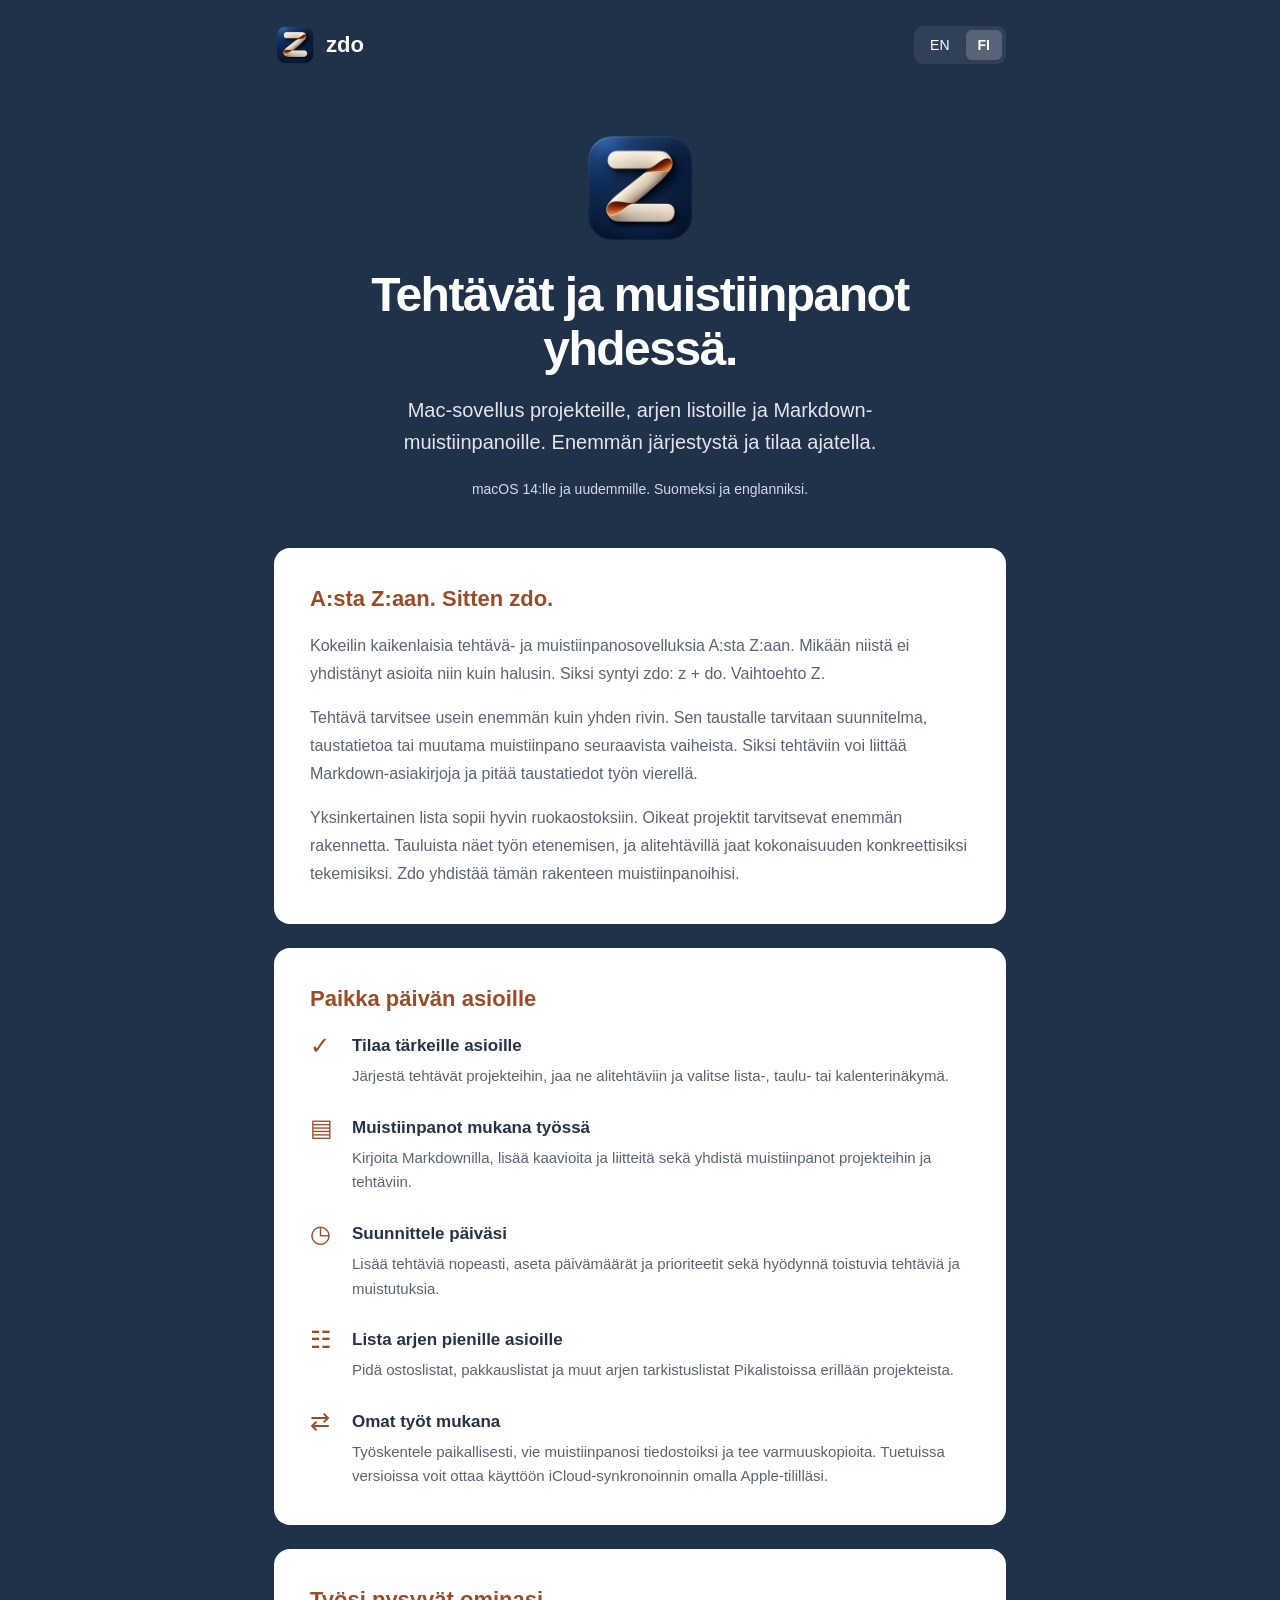
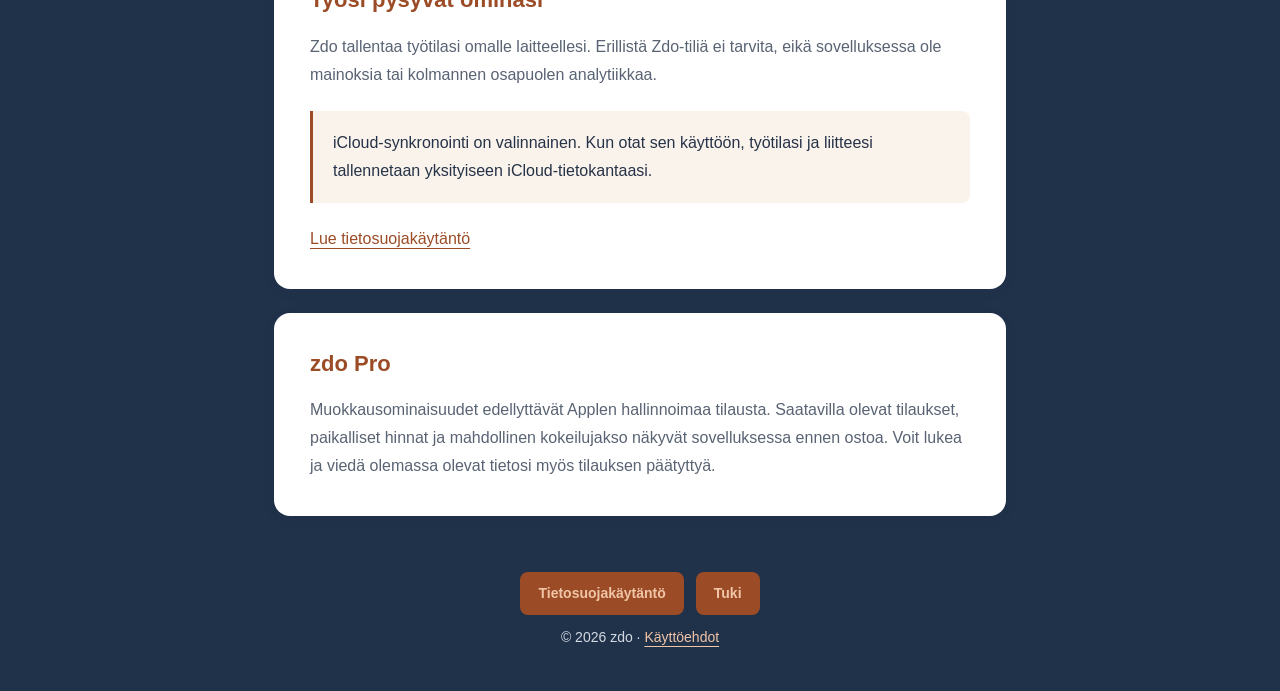
==== index-fi.html @ 74672fc1 "Create bilingual zdo app website, privacy policy, and support pages" ====
<!doctype html>
<html lang="fi">
<head>
<meta charset="utf-8">
<meta name="viewport" content="width=device-width, initial-scale=1">
<title>zdo — Tehtävät ja muistiinpanot yhdessä.</title>
<meta name="description" content="Mac-sovellus projekteille, arjen listoille ja Markdown-muistiinpanoille. Enemmän järjestystä ja tilaa ajatella.">
<meta name="theme-color" content="#20314a">
<link rel="canonical" href="https://sanluh.github.io/zdo-website/index-fi.html">
<link rel="alternate" hreflang="en" href="https://sanluh.github.io/zdo-website/index.html">
<link rel="alternate" hreflang="fi" href="https://sanluh.github.io/zdo-website/index-fi.html">
<link rel="alternate" hreflang="x-default" href="https://sanluh.github.io/zdo-website/index.html">
<meta property="og:title" content="zdo — Tehtävät ja muistiinpanot yhdessä.">
<meta property="og:description" content="Mac-sovellus projekteille, arjen listoille ja Markdown-muistiinpanoille. Enemmän järjestystä ja tilaa ajatella.">
<meta property="og:type" content="website">
<meta property="og:url" content="https://sanluh.github.io/zdo-website/index-fi.html">
<meta property="og:image" content="https://sanluh.github.io/zdo-website/assets/app-icon.png">
<link rel="icon" type="image/png" href="assets/app-icon.png">
<link rel="stylesheet" href="styles.css">
</head>
<body class="home">
<a class="skip" href="#main">Siirry sisältöön</a>
<div class="container">
<header class="toolbar"><a class="brand" href="index-fi.html"><img src="assets/app-icon.png" alt="" width="42" height="42">zdo</a><nav class="languages" aria-label="Kieli"><a href="index.html" lang="en" hreflang="en" aria-label="English">EN</a><a href="index-fi.html" lang="fi" hreflang="fi" aria-label="Suomi" aria-current="page">FI</a></nav></header>
<main id="main"><section class="hero"><img src="assets/app-icon.png" alt="" width="120" height="120"><h1>Tehtävät ja muistiinpanot yhdessä.</h1><p>Mac-sovellus projekteille, arjen listoille ja Markdown-muistiinpanoille. Enemmän järjestystä ja tilaa ajatella.</p><p class="platform">macOS 14:lle ja uudemmille. Suomeksi ja englanniksi.</p></section><section class="card story"><h2>A:sta Z:aan. Sitten zdo.</h2><p>Kokeilin kaikenlaisia tehtävä- ja muistiinpanosovelluksia A:sta Z:aan. Mikään niistä ei yhdistänyt asioita niin kuin halusin. Siksi syntyi zdo: z + do. Vaihtoehto Z.</p><p>Tehtävä tarvitsee usein enemmän kuin yhden rivin. Sen taustalle tarvitaan suunnitelma, taustatietoa tai muutama muistiinpano seuraavista vaiheista. Siksi tehtäviin voi liittää Markdown-asiakirjoja ja pitää taustatiedot työn vierellä.</p><p>Yksinkertainen lista sopii hyvin ruokaostoksiin. Oikeat projektit tarvitsevat enemmän rakennetta. Tauluista näet työn etenemisen, ja alitehtävillä jaat kokonaisuuden konkreettisiksi tekemisiksi. Zdo yhdistää tämän rakenteen muistiinpanoihisi.</p></section><section class="card"><h2>Paikka päivän asioille</h2><div class="features"><div class="feature"><span aria-hidden="true">✓</span><div><h3>Tilaa tärkeille asioille</h3><p>Järjestä tehtävät projekteihin, jaa ne alitehtäviin ja valitse lista-, taulu- tai kalenterinäkymä.</p></div></div><div class="feature"><span aria-hidden="true">▤</span><div><h3>Muistiinpanot mukana työssä</h3><p>Kirjoita Markdownilla, lisää kaavioita ja liitteitä sekä yhdistä muistiinpanot projekteihin ja tehtäviin.</p></div></div><div class="feature"><span aria-hidden="true">◷</span><div><h3>Suunnittele päiväsi</h3><p>Lisää tehtäviä nopeasti, aseta päivämäärät ja prioriteetit sekä hyödynnä toistuvia tehtäviä ja muistutuksia.</p></div></div><div class="feature"><span aria-hidden="true">☷</span><div><h3>Lista arjen pienille asioille</h3><p>Pidä ostoslistat, pakkauslistat ja muut arjen tarkistuslistat Pikalistoissa erillään projekteista.</p></div></div><div class="feature"><span aria-hidden="true">⇄</span><div><h3>Omat työt mukana</h3><p>Työskentele paikallisesti, vie muistiinpanosi tiedostoiksi ja tee varmuuskopioita. Tuetuissa versioissa voit ottaa käyttöön iCloud-synkronoinnin omalla Apple-tililläsi.</p></div></div></div></section><section class="card"><h2>Työsi pysyvät ominasi</h2><p>Zdo tallentaa työtilasi omalle laitteellesi. Erillistä Zdo-tiliä ei tarvita, eikä sovelluksessa ole mainoksia tai kolmannen osapuolen analytiikkaa.</p><div class="highlight"><p>iCloud-synkronointi on valinnainen. Kun otat sen käyttöön, työtilasi ja liitteesi tallennetaan yksityiseen iCloud-tietokantaasi.</p></div><a href="privacy-fi.html">Lue tietosuojakäytäntö</a></section><section class="card"><h2>zdo Pro</h2><p>Muokkausominaisuudet edellyttävät Applen hallinnoimaa tilausta. Saatavilla olevat tilaukset, paikalliset hinnat ja mahdollinen kokeilujakso näkyvät sovelluksessa ennen ostoa. Voit lukea ja viedä olemassa olevat tietosi myös tilauksen päätyttyä.</p></section></main>
<footer><nav class="links" aria-label="Sivuston navigointi"><a href="privacy-fi.html">Tietosuojakäytäntö</a><a href="support-fi.html">Tuki</a></nav><p>© 2026 zdo · <a href="https://www.apple.com/legal/internet-services/itunes/dev/stdeula/">Käyttöehdot</a></p></footer>
</div>
</body>
</html>
---- styles.css ----
:root{--navy:#20314a;--copper:#9b4c26;--paper:#f4f5f7;--white:#fff;--ink:#263247;--muted:#596373}*{box-sizing:border-box}body{margin:0;font-family:-apple-system,BlinkMacSystemFont,"Segoe UI",sans-serif;font-size:16px;line-height:1.75;color:var(--ink);background:var(--paper)}body.home{background:var(--navy)}a{color:var(--copper);text-underline-offset:4px}a:hover{text-decoration-thickness:2px}a:focus-visible{outline:3px solid #bb734b;outline-offset:5px;border-radius:3px}.container{max-width:780px;margin:auto;padding:24px 24px 0}.toolbar{display:flex;justify-content:space-between;align-items:center;gap:20px}.brand{display:inline-flex;gap:10px;align-items:center;font-size:22px;font-weight:700;text-decoration:none;color:var(--navy)}.brand img{width:42px;height:42px}.languages{display:flex;gap:4px;align-items:center;background:var(--navy);padding:4px;border-radius:9px}.languages a{padding:3px 12px;border-radius:6px;color:white;text-decoration:none;font-size:14px}.languages a[aria-current]{background:#ffffff30;font-weight:700}.home .brand{color:white}.home .languages{background:#ffffff12}.hero{text-align:center;padding:62px 12px 48px;color:white}.hero img{width:120px;height:120px;display:block;margin:0 auto 20px}.hero h1{font-size:48px;letter-spacing:-1.5px;line-height:1.12;margin:0 0 18px}.hero p{max-width:520px;margin:0 auto;font-size:20px;line-height:1.6;color:#e4e6ec}.hero .platform{font-size:14px;margin-top:20px;color:#d4dae3}.card{background:var(--white);border-radius:16px;padding:36px;margin-bottom:24px;box-shadow:0 3px 16px #10223b0a}.card h2{color:var(--copper);font-size:22px;line-height:1.35;margin:0 0 18px}.card p{margin:0 0 16px;color:var(--muted)}.card p:last-child{margin-bottom:0}.features{display:grid;gap:24px}.feature{display:grid;grid-template-columns:28px 1fr;gap:14px}.feature>span{color:var(--copper);font-size:24px;line-height:1.25}.feature h3{font-size:17px;margin:0 0 3px}.feature p{font-size:15px;line-height:1.65}.highlight{background:#faf3ec;border-left:3px solid var(--copper);padding:18px 20px;border-radius:0 8px 8px 0;margin:22px 0}.highlight p{color:var(--ink)}.links{display:flex;flex-wrap:wrap;justify-content:center;gap:12px}.links a{background:var(--copper);color:white;padding:9px 18px;border-radius:8px;text-decoration:none;font-weight:600}.links a:hover{background:#803c1c}footer{text-align:center;padding:32px 0;color:var(--muted);font-size:14px}footer p{margin:10px 0}.home footer{color:#d4dae3}.home footer a{color:#f1c5a7}.document{max-width:720px}.document .toolbar{margin-bottom:36px}.document h1{font-size:32px;line-height:1.25;margin:0 0 10px;letter-spacing:-.7px}.document .date{font-size:14px;color:var(--muted);margin-bottom:26px}.document h2{font-size:20px;margin-top:30px;margin-bottom:10px}.document ul{color:var(--muted);padding-left:22px}.document li{margin-bottom:7px}.document .card{padding:40px}.email{overflow-wrap:anywhere}.skip{position:absolute;left:16px;top:-100px;padding:10px;background:white;z-index:2}.skip:focus{top:10px}@media(max-width:540px){.container{padding:20px 16px 0}.hero{padding:44px 0 32px}.hero h1{font-size:38px}.hero p{font-size:18px}.card,.document .card{padding:24px}.document .toolbar{margin-bottom:26px}.document h1{font-size:28px}.links{gap:10px}.links a{padding:8px 14px}}
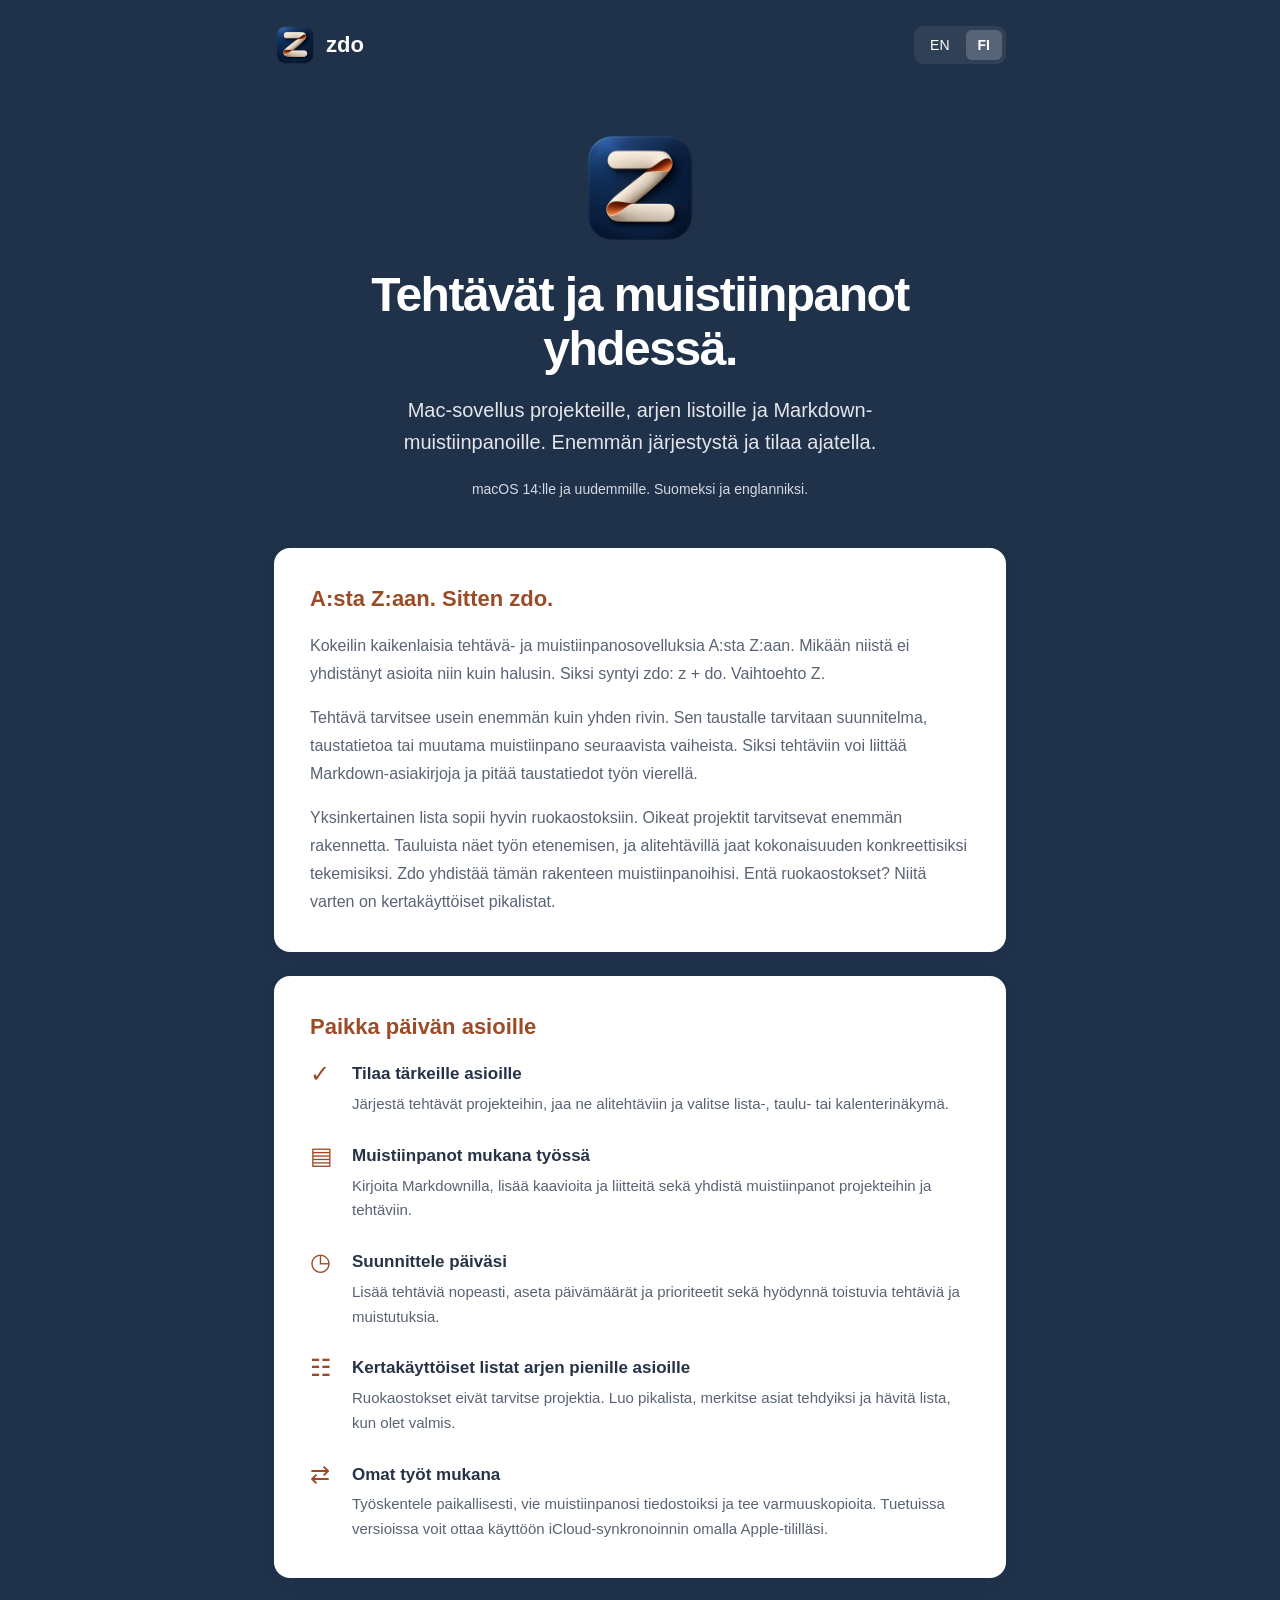
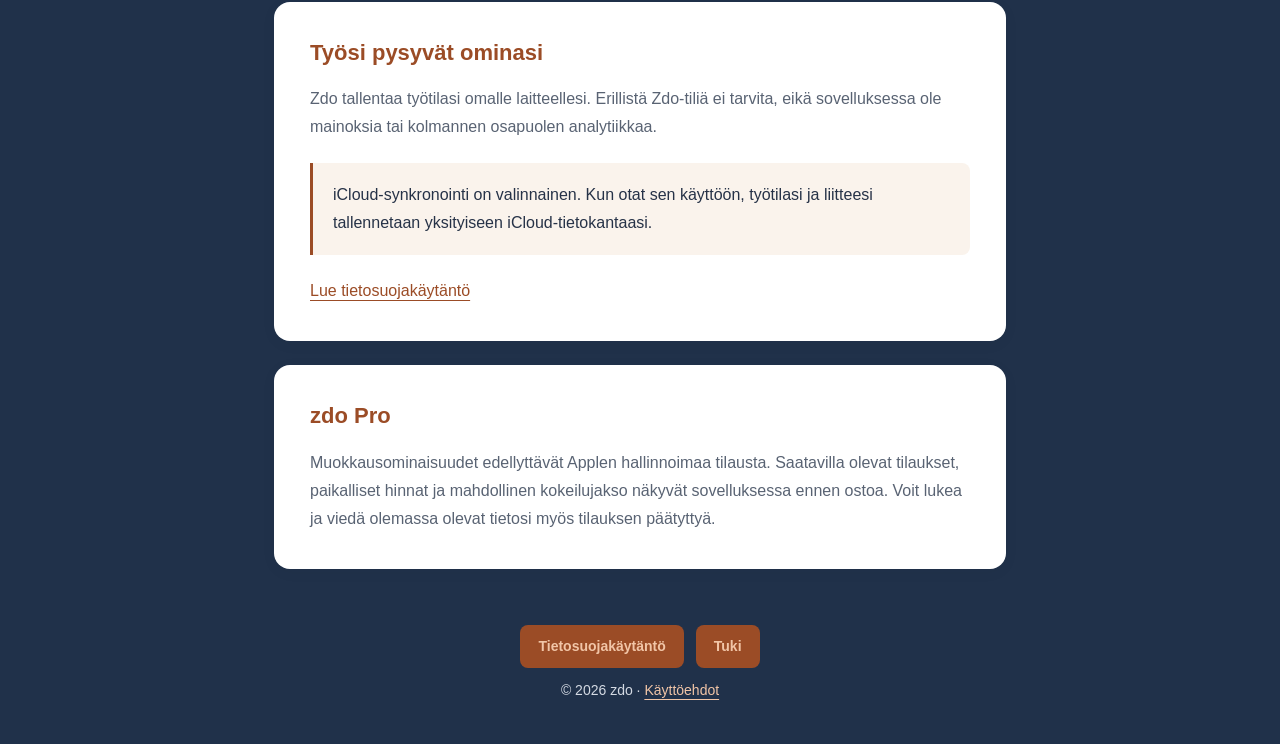
==== commit e9ad3f6c: "Explain disposable grocery lists alongside project structure" ====
--- a/index-fi.html
+++ b/index-fi.html
@@ -22,7 +22,7 @@
 <a class="skip" href="#main">Siirry sisältöön</a>
 <div class="container">
 <header class="toolbar"><a class="brand" href="index-fi.html"><img src="assets/app-icon.png" alt="" width="42" height="42">zdo</a><nav class="languages" aria-label="Kieli"><a href="index.html" lang="en" hreflang="en" aria-label="English">EN</a><a href="index-fi.html" lang="fi" hreflang="fi" aria-label="Suomi" aria-current="page">FI</a></nav></header>
-<main id="main"><section class="hero"><img src="assets/app-icon.png" alt="" width="120" height="120"><h1>Tehtävät ja muistiinpanot yhdessä.</h1><p>Mac-sovellus projekteille, arjen listoille ja Markdown-muistiinpanoille. Enemmän järjestystä ja tilaa ajatella.</p><p class="platform">macOS 14:lle ja uudemmille. Suomeksi ja englanniksi.</p></section><section class="card story"><h2>A:sta Z:aan. Sitten zdo.</h2><p>Kokeilin kaikenlaisia tehtävä- ja muistiinpanosovelluksia A:sta Z:aan. Mikään niistä ei yhdistänyt asioita niin kuin halusin. Siksi syntyi zdo: z + do. Vaihtoehto Z.</p><p>Tehtävä tarvitsee usein enemmän kuin yhden rivin. Sen taustalle tarvitaan suunnitelma, taustatietoa tai muutama muistiinpano seuraavista vaiheista. Siksi tehtäviin voi liittää Markdown-asiakirjoja ja pitää taustatiedot työn vierellä.</p><p>Yksinkertainen lista sopii hyvin ruokaostoksiin. Oikeat projektit tarvitsevat enemmän rakennetta. Tauluista näet työn etenemisen, ja alitehtävillä jaat kokonaisuuden konkreettisiksi tekemisiksi. Zdo yhdistää tämän rakenteen muistiinpanoihisi.</p></section><section class="card"><h2>Paikka päivän asioille</h2><div class="features"><div class="feature"><span aria-hidden="true">✓</span><div><h3>Tilaa tärkeille asioille</h3><p>Järjestä tehtävät projekteihin, jaa ne alitehtäviin ja valitse lista-, taulu- tai kalenterinäkymä.</p></div></div><div class="feature"><span aria-hidden="true">▤</span><div><h3>Muistiinpanot mukana työssä</h3><p>Kirjoita Markdownilla, lisää kaavioita ja liitteitä sekä yhdistä muistiinpanot projekteihin ja tehtäviin.</p></div></div><div class="feature"><span aria-hidden="true">◷</span><div><h3>Suunnittele päiväsi</h3><p>Lisää tehtäviä nopeasti, aseta päivämäärät ja prioriteetit sekä hyödynnä toistuvia tehtäviä ja muistutuksia.</p></div></div><div class="feature"><span aria-hidden="true">☷</span><div><h3>Lista arjen pienille asioille</h3><p>Pidä ostoslistat, pakkauslistat ja muut arjen tarkistuslistat Pikalistoissa erillään projekteista.</p></div></div><div class="feature"><span aria-hidden="true">⇄</span><div><h3>Omat työt mukana</h3><p>Työskentele paikallisesti, vie muistiinpanosi tiedostoiksi ja tee varmuuskopioita. Tuetuissa versioissa voit ottaa käyttöön iCloud-synkronoinnin omalla Apple-tililläsi.</p></div></div></div></section><section class="card"><h2>Työsi pysyvät ominasi</h2><p>Zdo tallentaa työtilasi omalle laitteellesi. Erillistä Zdo-tiliä ei tarvita, eikä sovelluksessa ole mainoksia tai kolmannen osapuolen analytiikkaa.</p><div class="highlight"><p>iCloud-synkronointi on valinnainen. Kun otat sen käyttöön, työtilasi ja liitteesi tallennetaan yksityiseen iCloud-tietokantaasi.</p></div><a href="privacy-fi.html">Lue tietosuojakäytäntö</a></section><section class="card"><h2>zdo Pro</h2><p>Muokkausominaisuudet edellyttävät Applen hallinnoimaa tilausta. Saatavilla olevat tilaukset, paikalliset hinnat ja mahdollinen kokeilujakso näkyvät sovelluksessa ennen ostoa. Voit lukea ja viedä olemassa olevat tietosi myös tilauksen päätyttyä.</p></section></main>
+<main id="main"><section class="hero"><img src="assets/app-icon.png" alt="" width="120" height="120"><h1>Tehtävät ja muistiinpanot yhdessä.</h1><p>Mac-sovellus projekteille, arjen listoille ja Markdown-muistiinpanoille. Enemmän järjestystä ja tilaa ajatella.</p><p class="platform">macOS 14:lle ja uudemmille. Suomeksi ja englanniksi.</p></section><section class="card story"><h2>A:sta Z:aan. Sitten zdo.</h2><p>Kokeilin kaikenlaisia tehtävä- ja muistiinpanosovelluksia A:sta Z:aan. Mikään niistä ei yhdistänyt asioita niin kuin halusin. Siksi syntyi zdo: z + do. Vaihtoehto Z.</p><p>Tehtävä tarvitsee usein enemmän kuin yhden rivin. Sen taustalle tarvitaan suunnitelma, taustatietoa tai muutama muistiinpano seuraavista vaiheista. Siksi tehtäviin voi liittää Markdown-asiakirjoja ja pitää taustatiedot työn vierellä.</p><p>Yksinkertainen lista sopii hyvin ruokaostoksiin. Oikeat projektit tarvitsevat enemmän rakennetta. Tauluista näet työn etenemisen, ja alitehtävillä jaat kokonaisuuden konkreettisiksi tekemisiksi. Zdo yhdistää tämän rakenteen muistiinpanoihisi. Entä ruokaostokset? Niitä varten on kertakäyttöiset pikalistat.</p></section><section class="card"><h2>Paikka päivän asioille</h2><div class="features"><div class="feature"><span aria-hidden="true">✓</span><div><h3>Tilaa tärkeille asioille</h3><p>Järjestä tehtävät projekteihin, jaa ne alitehtäviin ja valitse lista-, taulu- tai kalenterinäkymä.</p></div></div><div class="feature"><span aria-hidden="true">▤</span><div><h3>Muistiinpanot mukana työssä</h3><p>Kirjoita Markdownilla, lisää kaavioita ja liitteitä sekä yhdistä muistiinpanot projekteihin ja tehtäviin.</p></div></div><div class="feature"><span aria-hidden="true">◷</span><div><h3>Suunnittele päiväsi</h3><p>Lisää tehtäviä nopeasti, aseta päivämäärät ja prioriteetit sekä hyödynnä toistuvia tehtäviä ja muistutuksia.</p></div></div><div class="feature"><span aria-hidden="true">☷</span><div><h3>Kertakäyttöiset listat arjen pienille asioille</h3><p>Ruokaostokset eivät tarvitse projektia. Luo pikalista, merkitse asiat tehdyiksi ja hävitä lista, kun olet valmis.</p></div></div><div class="feature"><span aria-hidden="true">⇄</span><div><h3>Omat työt mukana</h3><p>Työskentele paikallisesti, vie muistiinpanosi tiedostoiksi ja tee varmuuskopioita. Tuetuissa versioissa voit ottaa käyttöön iCloud-synkronoinnin omalla Apple-tililläsi.</p></div></div></div></section><section class="card"><h2>Työsi pysyvät ominasi</h2><p>Zdo tallentaa työtilasi omalle laitteellesi. Erillistä Zdo-tiliä ei tarvita, eikä sovelluksessa ole mainoksia tai kolmannen osapuolen analytiikkaa.</p><div class="highlight"><p>iCloud-synkronointi on valinnainen. Kun otat sen käyttöön, työtilasi ja liitteesi tallennetaan yksityiseen iCloud-tietokantaasi.</p></div><a href="privacy-fi.html">Lue tietosuojakäytäntö</a></section><section class="card"><h2>zdo Pro</h2><p>Muokkausominaisuudet edellyttävät Applen hallinnoimaa tilausta. Saatavilla olevat tilaukset, paikalliset hinnat ja mahdollinen kokeilujakso näkyvät sovelluksessa ennen ostoa. Voit lukea ja viedä olemassa olevat tietosi myös tilauksen päätyttyä.</p></section></main>
 <footer><nav class="links" aria-label="Sivuston navigointi"><a href="privacy-fi.html">Tietosuojakäytäntö</a><a href="support-fi.html">Tuki</a></nav><p>© 2026 zdo · <a href="https://www.apple.com/legal/internet-services/itunes/dev/stdeula/">Käyttöehdot</a></p></footer>
 </div>
 </body>
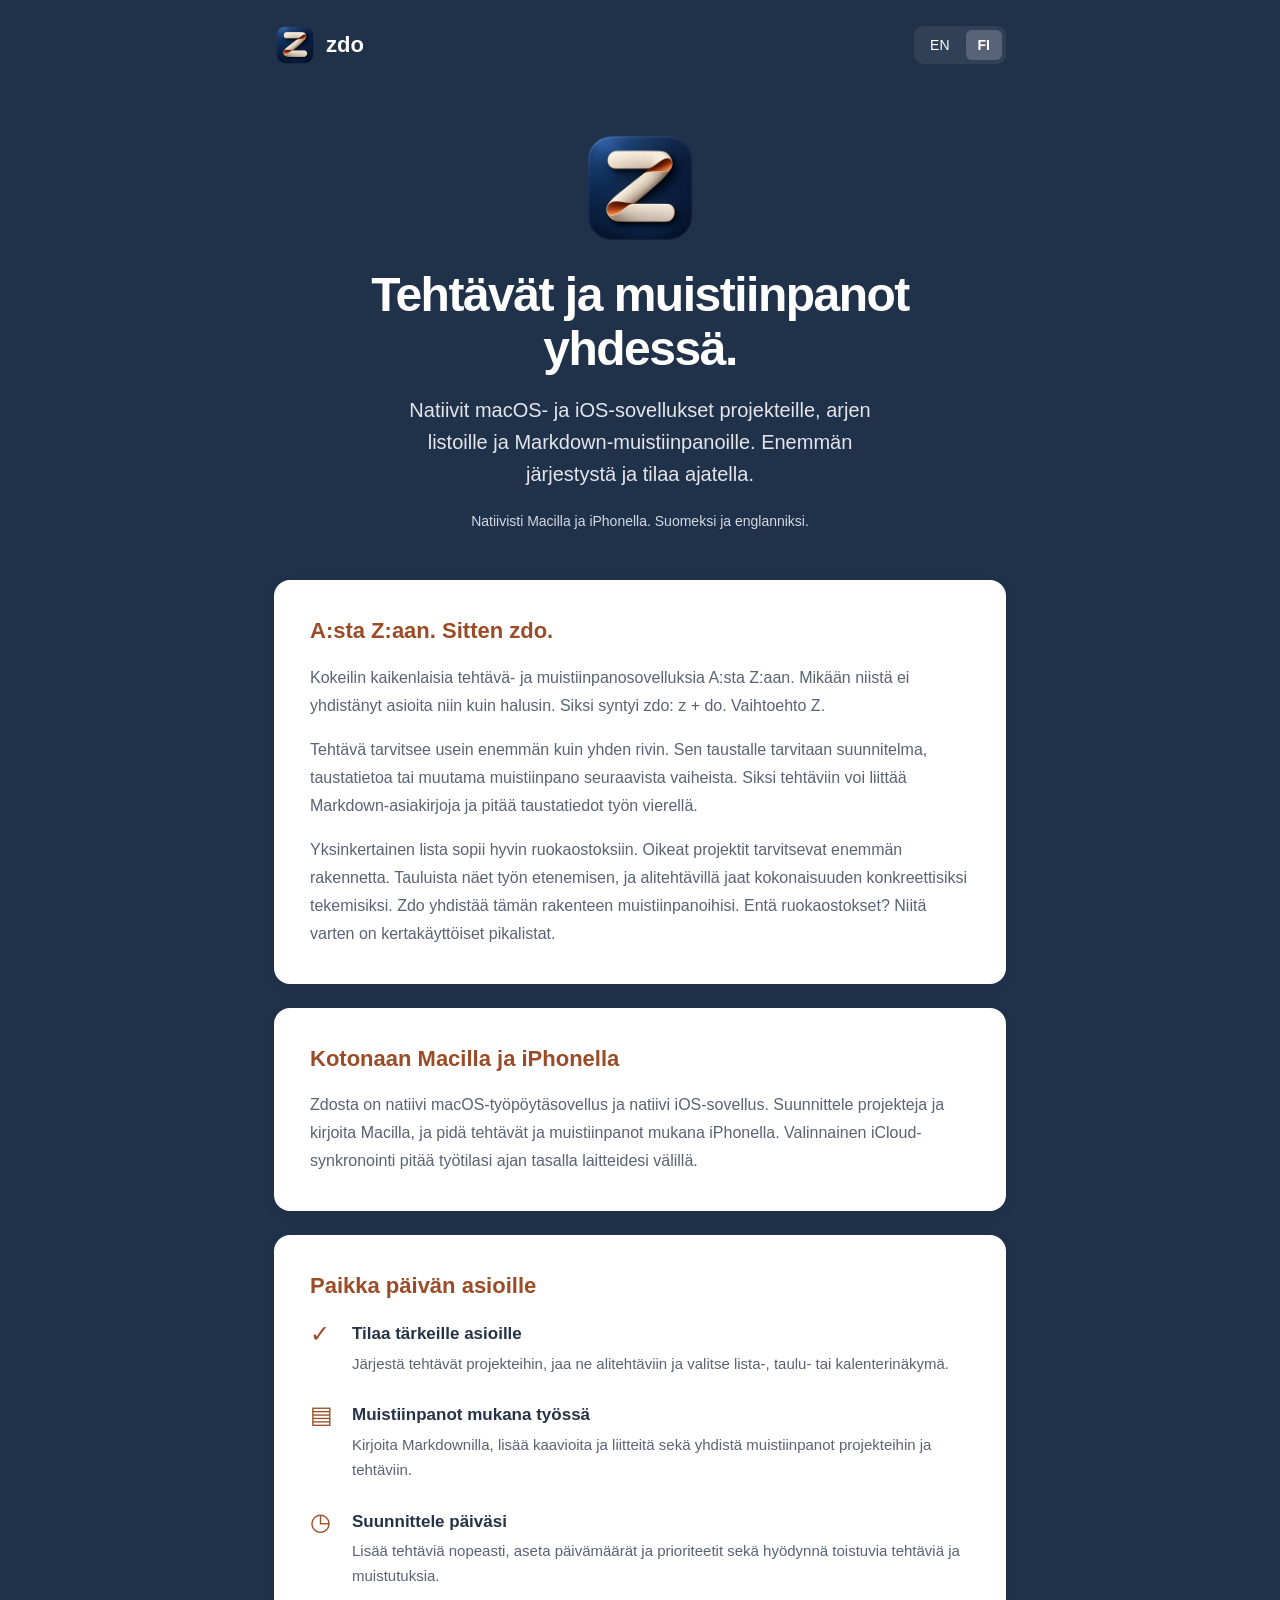
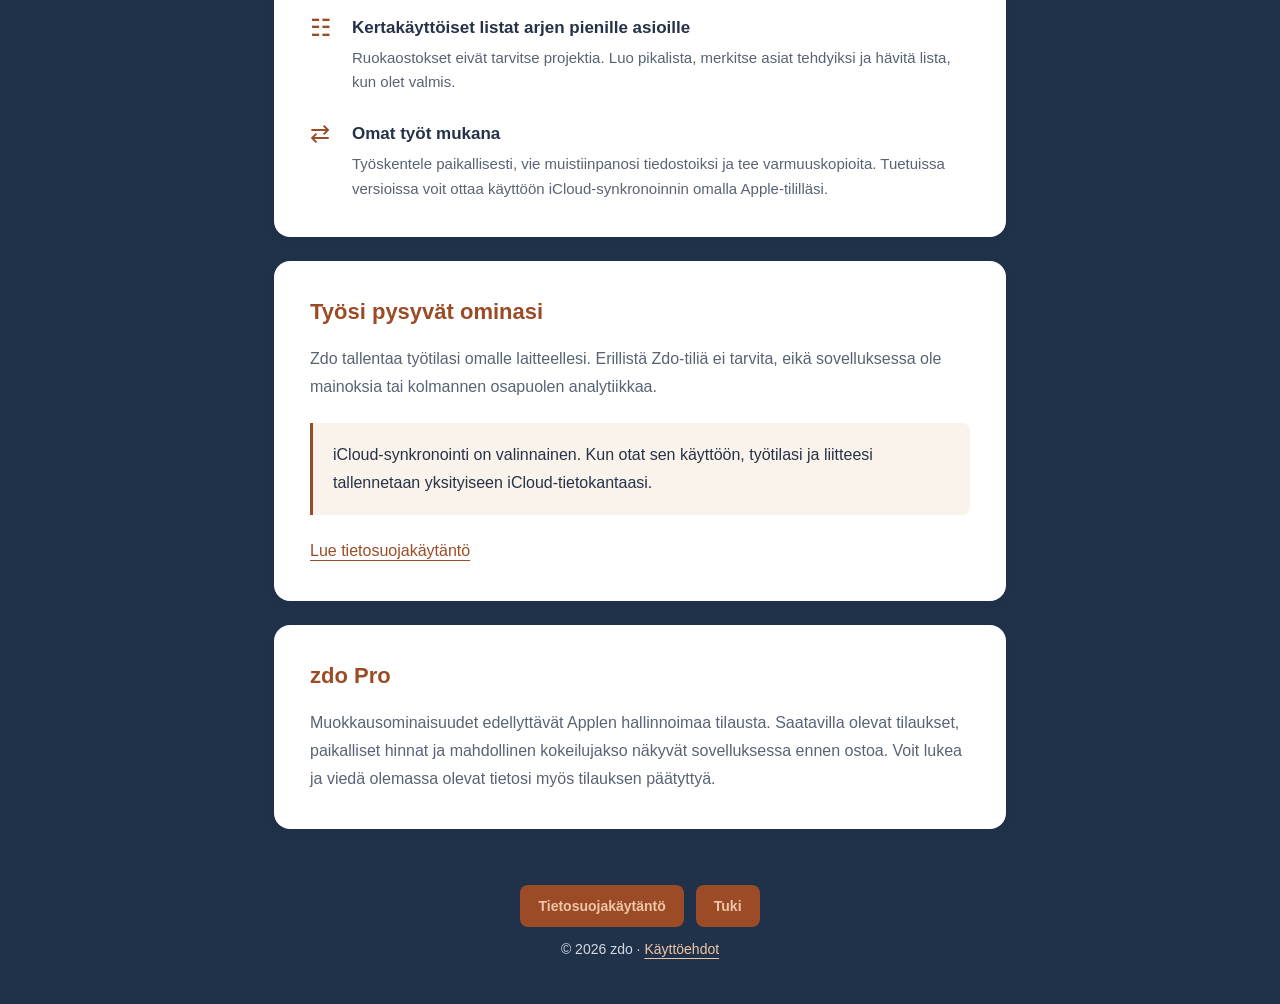
==== commit 3f09f8e8: "Present native macOS and iOS apps across the bilingual site" ====
--- a/index-fi.html
+++ b/index-fi.html
@@ -4,14 +4,14 @@
 <meta charset="utf-8">
 <meta name="viewport" content="width=device-width, initial-scale=1">
 <title>zdo — Tehtävät ja muistiinpanot yhdessä.</title>
-<meta name="description" content="Mac-sovellus projekteille, arjen listoille ja Markdown-muistiinpanoille. Enemmän järjestystä ja tilaa ajatella.">
+<meta name="description" content="Natiivit macOS- ja iOS-sovellukset projekteille, arjen listoille ja Markdown-muistiinpanoille. Enemmän järjestystä ja tilaa ajatella.">
 <meta name="theme-color" content="#20314a">
 <link rel="canonical" href="https://sanluh.github.io/zdo-website/index-fi.html">
 <link rel="alternate" hreflang="en" href="https://sanluh.github.io/zdo-website/index.html">
 <link rel="alternate" hreflang="fi" href="https://sanluh.github.io/zdo-website/index-fi.html">
 <link rel="alternate" hreflang="x-default" href="https://sanluh.github.io/zdo-website/index.html">
 <meta property="og:title" content="zdo — Tehtävät ja muistiinpanot yhdessä.">
-<meta property="og:description" content="Mac-sovellus projekteille, arjen listoille ja Markdown-muistiinpanoille. Enemmän järjestystä ja tilaa ajatella.">
+<meta property="og:description" content="Natiivit macOS- ja iOS-sovellukset projekteille, arjen listoille ja Markdown-muistiinpanoille. Enemmän järjestystä ja tilaa ajatella.">
 <meta property="og:type" content="website">
 <meta property="og:url" content="https://sanluh.github.io/zdo-website/index-fi.html">
 <meta property="og:image" content="https://sanluh.github.io/zdo-website/assets/app-icon.png">
@@ -22,7 +22,8 @@
 <a class="skip" href="#main">Siirry sisältöön</a>
 <div class="container">
 <header class="toolbar"><a class="brand" href="index-fi.html"><img src="assets/app-icon.png" alt="" width="42" height="42">zdo</a><nav class="languages" aria-label="Kieli"><a href="index.html" lang="en" hreflang="en" aria-label="English">EN</a><a href="index-fi.html" lang="fi" hreflang="fi" aria-label="Suomi" aria-current="page">FI</a></nav></header>
-<main id="main"><section class="hero"><img src="assets/app-icon.png" alt="" width="120" height="120"><h1>Tehtävät ja muistiinpanot yhdessä.</h1><p>Mac-sovellus projekteille, arjen listoille ja Markdown-muistiinpanoille. Enemmän järjestystä ja tilaa ajatella.</p><p class="platform">macOS 14:lle ja uudemmille. Suomeksi ja englanniksi.</p></section><section class="card story"><h2>A:sta Z:aan. Sitten zdo.</h2><p>Kokeilin kaikenlaisia tehtävä- ja muistiinpanosovelluksia A:sta Z:aan. Mikään niistä ei yhdistänyt asioita niin kuin halusin. Siksi syntyi zdo: z + do. Vaihtoehto Z.</p><p>Tehtävä tarvitsee usein enemmän kuin yhden rivin. Sen taustalle tarvitaan suunnitelma, taustatietoa tai muutama muistiinpano seuraavista vaiheista. Siksi tehtäviin voi liittää Markdown-asiakirjoja ja pitää taustatiedot työn vierellä.</p><p>Yksinkertainen lista sopii hyvin ruokaostoksiin. Oikeat projektit tarvitsevat enemmän rakennetta. Tauluista näet työn etenemisen, ja alitehtävillä jaat kokonaisuuden konkreettisiksi tekemisiksi. Zdo yhdistää tämän rakenteen muistiinpanoihisi. Entä ruokaostokset? Niitä varten on kertakäyttöiset pikalistat.</p></section><section class="card"><h2>Paikka päivän asioille</h2><div class="features"><div class="feature"><span aria-hidden="true">✓</span><div><h3>Tilaa tärkeille asioille</h3><p>Järjestä tehtävät projekteihin, jaa ne alitehtäviin ja valitse lista-, taulu- tai kalenterinäkymä.</p></div></div><div class="feature"><span aria-hidden="true">▤</span><div><h3>Muistiinpanot mukana työssä</h3><p>Kirjoita Markdownilla, lisää kaavioita ja liitteitä sekä yhdistä muistiinpanot projekteihin ja tehtäviin.</p></div></div><div class="feature"><span aria-hidden="true">◷</span><div><h3>Suunnittele päiväsi</h3><p>Lisää tehtäviä nopeasti, aseta päivämäärät ja prioriteetit sekä hyödynnä toistuvia tehtäviä ja muistutuksia.</p></div></div><div class="feature"><span aria-hidden="true">☷</span><div><h3>Kertakäyttöiset listat arjen pienille asioille</h3><p>Ruokaostokset eivät tarvitse projektia. Luo pikalista, merkitse asiat tehdyiksi ja hävitä lista, kun olet valmis.</p></div></div><div class="feature"><span aria-hidden="true">⇄</span><div><h3>Omat työt mukana</h3><p>Työskentele paikallisesti, vie muistiinpanosi tiedostoiksi ja tee varmuuskopioita. Tuetuissa versioissa voit ottaa käyttöön iCloud-synkronoinnin omalla Apple-tililläsi.</p></div></div></div></section><section class="card"><h2>Työsi pysyvät ominasi</h2><p>Zdo tallentaa työtilasi omalle laitteellesi. Erillistä Zdo-tiliä ei tarvita, eikä sovelluksessa ole mainoksia tai kolmannen osapuolen analytiikkaa.</p><div class="highlight"><p>iCloud-synkronointi on valinnainen. Kun otat sen käyttöön, työtilasi ja liitteesi tallennetaan yksityiseen iCloud-tietokantaasi.</p></div><a href="privacy-fi.html">Lue tietosuojakäytäntö</a></section><section class="card"><h2>zdo Pro</h2><p>Muokkausominaisuudet edellyttävät Applen hallinnoimaa tilausta. Saatavilla olevat tilaukset, paikalliset hinnat ja mahdollinen kokeilujakso näkyvät sovelluksessa ennen ostoa. Voit lukea ja viedä olemassa olevat tietosi myös tilauksen päätyttyä.</p></section></main>
+<main id="main"><section class="hero"><img src="assets/app-icon.png" alt="" width="120" height="120"><h1>Tehtävät ja muistiinpanot yhdessä.</h1><p>Natiivit macOS- ja iOS-sovellukset projekteille, arjen listoille ja Markdown-muistiinpanoille. Enemmän järjestystä ja tilaa ajatella.</p><p class="platform">Natiivisti Macilla ja iPhonella. Suomeksi ja englanniksi.</p></section><section class="card story"><h2>A:sta Z:aan. Sitten zdo.</h2><p>Kokeilin kaikenlaisia tehtävä- ja muistiinpanosovelluksia A:sta Z:aan. Mikään niistä ei yhdistänyt asioita niin kuin halusin. Siksi syntyi zdo: z + do. Vaihtoehto Z.</p><p>Tehtävä tarvitsee usein enemmän kuin yhden rivin. Sen taustalle tarvitaan suunnitelma, taustatietoa tai muutama muistiinpano seuraavista vaiheista. Siksi tehtäviin voi liittää Markdown-asiakirjoja ja pitää taustatiedot työn vierellä.</p><p>Yksinkertainen lista sopii hyvin ruokaostoksiin. Oikeat projektit tarvitsevat enemmän rakennetta. Tauluista näet työn etenemisen, ja alitehtävillä jaat kokonaisuuden konkreettisiksi tekemisiksi. Zdo yhdistää tämän rakenteen muistiinpanoihisi. Entä ruokaostokset? Niitä varten on kertakäyttöiset pikalistat.</p></section><section class="card"><h2>Kotonaan Macilla ja iPhonella</h2><p>Zdosta on natiivi macOS-työpöytäsovellus ja natiivi iOS-sovellus. Suunnittele projekteja ja kirjoita Macilla, ja pidä tehtävät ja muistiinpanot mukana iPhonella. Valinnainen iCloud-synkronointi pitää työtilasi ajan tasalla laitteidesi välillä.</p></section>
+<section class="card"><h2>Paikka päivän asioille</h2><div class="features"><div class="feature"><span aria-hidden="true">✓</span><div><h3>Tilaa tärkeille asioille</h3><p>Järjestä tehtävät projekteihin, jaa ne alitehtäviin ja valitse lista-, taulu- tai kalenterinäkymä.</p></div></div><div class="feature"><span aria-hidden="true">▤</span><div><h3>Muistiinpanot mukana työssä</h3><p>Kirjoita Markdownilla, lisää kaavioita ja liitteitä sekä yhdistä muistiinpanot projekteihin ja tehtäviin.</p></div></div><div class="feature"><span aria-hidden="true">◷</span><div><h3>Suunnittele päiväsi</h3><p>Lisää tehtäviä nopeasti, aseta päivämäärät ja prioriteetit sekä hyödynnä toistuvia tehtäviä ja muistutuksia.</p></div></div><div class="feature"><span aria-hidden="true">☷</span><div><h3>Kertakäyttöiset listat arjen pienille asioille</h3><p>Ruokaostokset eivät tarvitse projektia. Luo pikalista, merkitse asiat tehdyiksi ja hävitä lista, kun olet valmis.</p></div></div><div class="feature"><span aria-hidden="true">⇄</span><div><h3>Omat työt mukana</h3><p>Työskentele paikallisesti, vie muistiinpanosi tiedostoiksi ja tee varmuuskopioita. Tuetuissa versioissa voit ottaa käyttöön iCloud-synkronoinnin omalla Apple-tililläsi.</p></div></div></div></section><section class="card"><h2>Työsi pysyvät ominasi</h2><p>Zdo tallentaa työtilasi omalle laitteellesi. Erillistä Zdo-tiliä ei tarvita, eikä sovelluksessa ole mainoksia tai kolmannen osapuolen analytiikkaa.</p><div class="highlight"><p>iCloud-synkronointi on valinnainen. Kun otat sen käyttöön, työtilasi ja liitteesi tallennetaan yksityiseen iCloud-tietokantaasi.</p></div><a href="privacy-fi.html">Lue tietosuojakäytäntö</a></section><section class="card"><h2>zdo Pro</h2><p>Muokkausominaisuudet edellyttävät Applen hallinnoimaa tilausta. Saatavilla olevat tilaukset, paikalliset hinnat ja mahdollinen kokeilujakso näkyvät sovelluksessa ennen ostoa. Voit lukea ja viedä olemassa olevat tietosi myös tilauksen päätyttyä.</p></section></main>
 <footer><nav class="links" aria-label="Sivuston navigointi"><a href="privacy-fi.html">Tietosuojakäytäntö</a><a href="support-fi.html">Tuki</a></nav><p>© 2026 zdo · <a href="https://www.apple.com/legal/internet-services/itunes/dev/stdeula/">Käyttöehdot</a></p></footer>
 </div>
 </body>
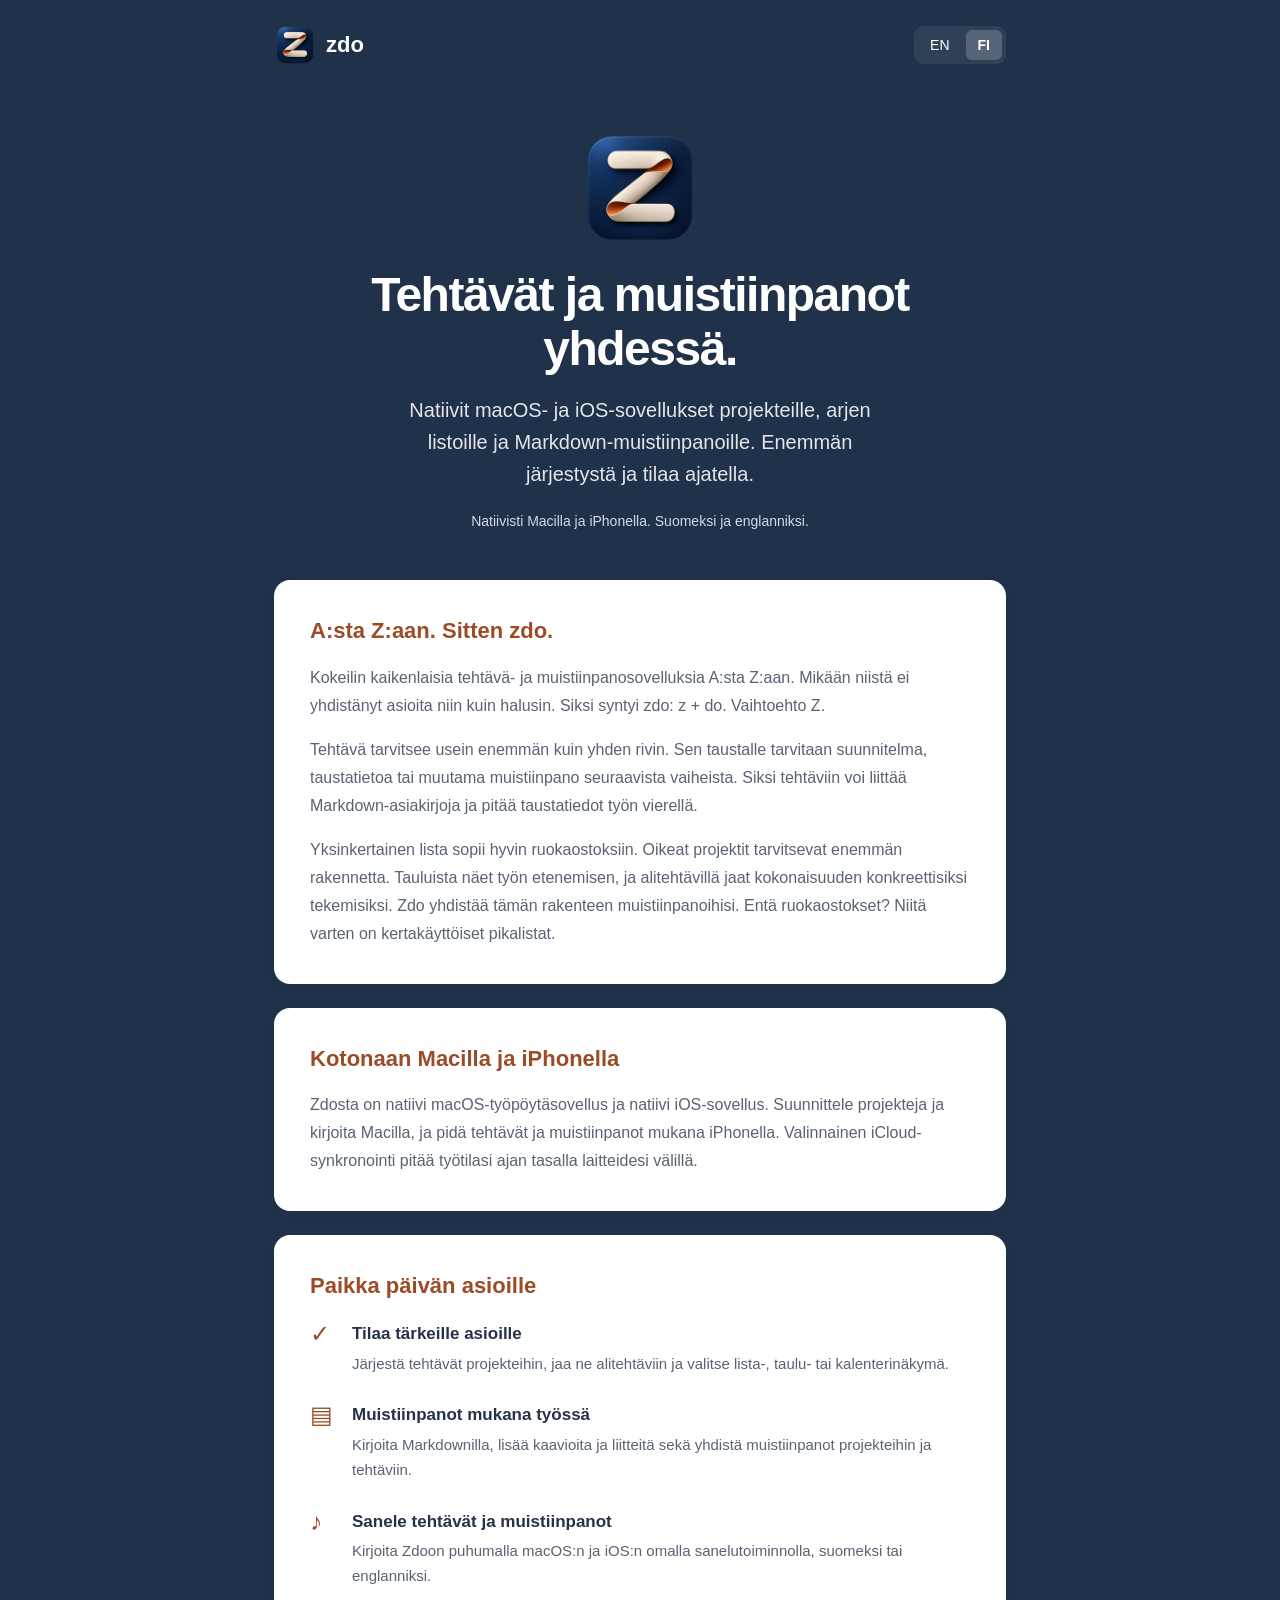
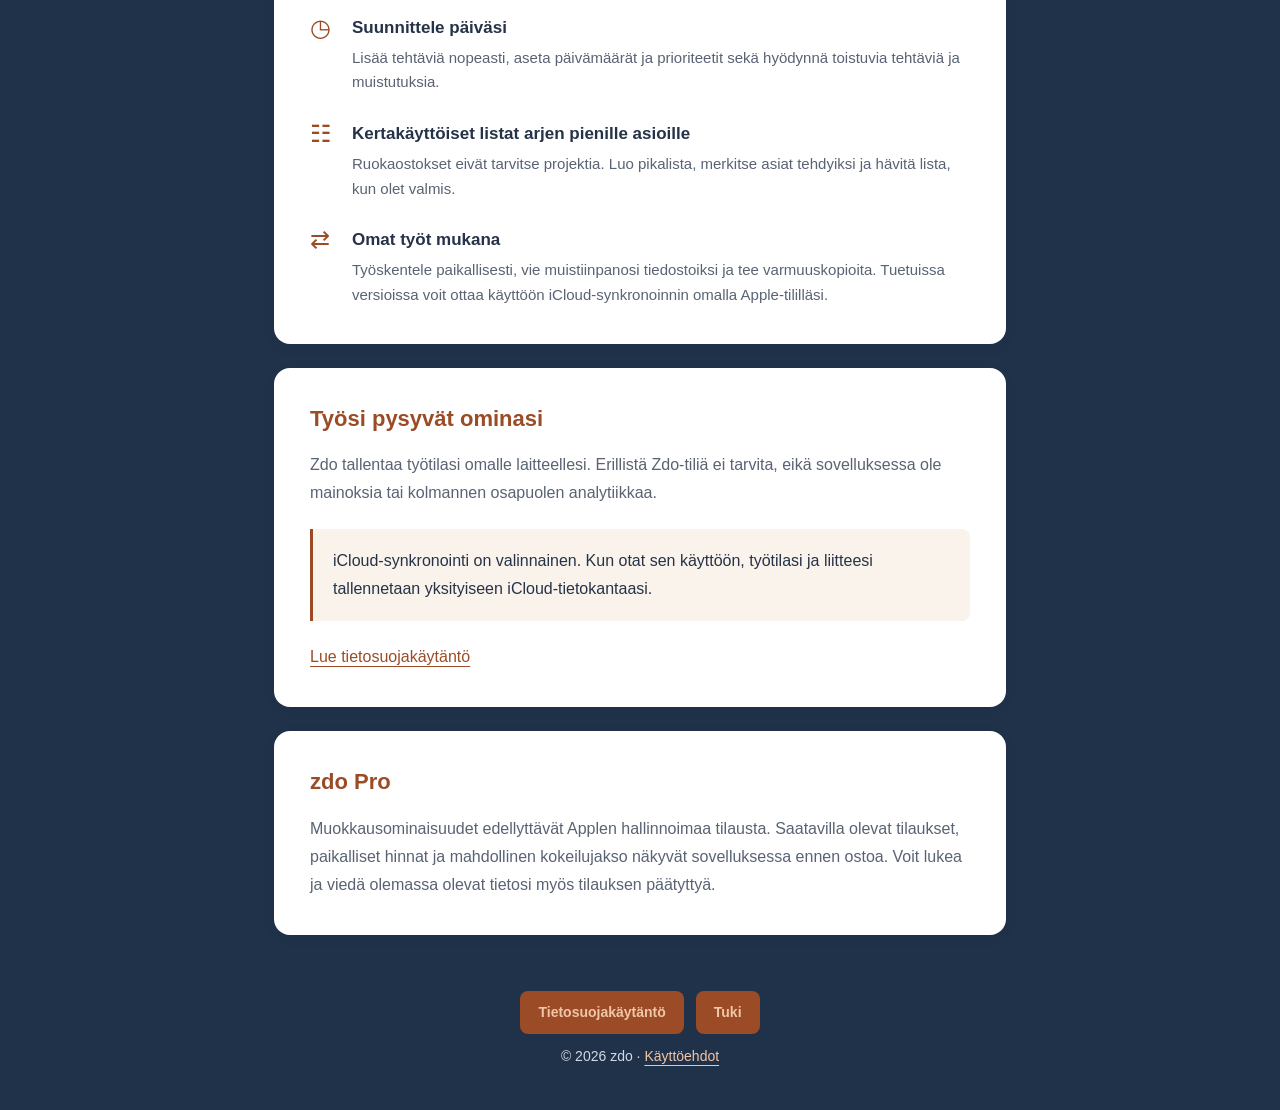
==== commit cd23b923: "Mention native English and Finnish dictation on macOS and iOS" ====
--- a/index-fi.html
+++ b/index-fi.html
@@ -23,7 +23,7 @@
 <div class="container">
 <header class="toolbar"><a class="brand" href="index-fi.html"><img src="assets/app-icon.png" alt="" width="42" height="42">zdo</a><nav class="languages" aria-label="Kieli"><a href="index.html" lang="en" hreflang="en" aria-label="English">EN</a><a href="index-fi.html" lang="fi" hreflang="fi" aria-label="Suomi" aria-current="page">FI</a></nav></header>
 <main id="main"><section class="hero"><img src="assets/app-icon.png" alt="" width="120" height="120"><h1>Tehtävät ja muistiinpanot yhdessä.</h1><p>Natiivit macOS- ja iOS-sovellukset projekteille, arjen listoille ja Markdown-muistiinpanoille. Enemmän järjestystä ja tilaa ajatella.</p><p class="platform">Natiivisti Macilla ja iPhonella. Suomeksi ja englanniksi.</p></section><section class="card story"><h2>A:sta Z:aan. Sitten zdo.</h2><p>Kokeilin kaikenlaisia tehtävä- ja muistiinpanosovelluksia A:sta Z:aan. Mikään niistä ei yhdistänyt asioita niin kuin halusin. Siksi syntyi zdo: z + do. Vaihtoehto Z.</p><p>Tehtävä tarvitsee usein enemmän kuin yhden rivin. Sen taustalle tarvitaan suunnitelma, taustatietoa tai muutama muistiinpano seuraavista vaiheista. Siksi tehtäviin voi liittää Markdown-asiakirjoja ja pitää taustatiedot työn vierellä.</p><p>Yksinkertainen lista sopii hyvin ruokaostoksiin. Oikeat projektit tarvitsevat enemmän rakennetta. Tauluista näet työn etenemisen, ja alitehtävillä jaat kokonaisuuden konkreettisiksi tekemisiksi. Zdo yhdistää tämän rakenteen muistiinpanoihisi. Entä ruokaostokset? Niitä varten on kertakäyttöiset pikalistat.</p></section><section class="card"><h2>Kotonaan Macilla ja iPhonella</h2><p>Zdosta on natiivi macOS-työpöytäsovellus ja natiivi iOS-sovellus. Suunnittele projekteja ja kirjoita Macilla, ja pidä tehtävät ja muistiinpanot mukana iPhonella. Valinnainen iCloud-synkronointi pitää työtilasi ajan tasalla laitteidesi välillä.</p></section>
-<section class="card"><h2>Paikka päivän asioille</h2><div class="features"><div class="feature"><span aria-hidden="true">✓</span><div><h3>Tilaa tärkeille asioille</h3><p>Järjestä tehtävät projekteihin, jaa ne alitehtäviin ja valitse lista-, taulu- tai kalenterinäkymä.</p></div></div><div class="feature"><span aria-hidden="true">▤</span><div><h3>Muistiinpanot mukana työssä</h3><p>Kirjoita Markdownilla, lisää kaavioita ja liitteitä sekä yhdistä muistiinpanot projekteihin ja tehtäviin.</p></div></div><div class="feature"><span aria-hidden="true">◷</span><div><h3>Suunnittele päiväsi</h3><p>Lisää tehtäviä nopeasti, aseta päivämäärät ja prioriteetit sekä hyödynnä toistuvia tehtäviä ja muistutuksia.</p></div></div><div class="feature"><span aria-hidden="true">☷</span><div><h3>Kertakäyttöiset listat arjen pienille asioille</h3><p>Ruokaostokset eivät tarvitse projektia. Luo pikalista, merkitse asiat tehdyiksi ja hävitä lista, kun olet valmis.</p></div></div><div class="feature"><span aria-hidden="true">⇄</span><div><h3>Omat työt mukana</h3><p>Työskentele paikallisesti, vie muistiinpanosi tiedostoiksi ja tee varmuuskopioita. Tuetuissa versioissa voit ottaa käyttöön iCloud-synkronoinnin omalla Apple-tililläsi.</p></div></div></div></section><section class="card"><h2>Työsi pysyvät ominasi</h2><p>Zdo tallentaa työtilasi omalle laitteellesi. Erillistä Zdo-tiliä ei tarvita, eikä sovelluksessa ole mainoksia tai kolmannen osapuolen analytiikkaa.</p><div class="highlight"><p>iCloud-synkronointi on valinnainen. Kun otat sen käyttöön, työtilasi ja liitteesi tallennetaan yksityiseen iCloud-tietokantaasi.</p></div><a href="privacy-fi.html">Lue tietosuojakäytäntö</a></section><section class="card"><h2>zdo Pro</h2><p>Muokkausominaisuudet edellyttävät Applen hallinnoimaa tilausta. Saatavilla olevat tilaukset, paikalliset hinnat ja mahdollinen kokeilujakso näkyvät sovelluksessa ennen ostoa. Voit lukea ja viedä olemassa olevat tietosi myös tilauksen päätyttyä.</p></section></main>
+<section class="card"><h2>Paikka päivän asioille</h2><div class="features"><div class="feature"><span aria-hidden="true">✓</span><div><h3>Tilaa tärkeille asioille</h3><p>Järjestä tehtävät projekteihin, jaa ne alitehtäviin ja valitse lista-, taulu- tai kalenterinäkymä.</p></div></div><div class="feature"><span aria-hidden="true">▤</span><div><h3>Muistiinpanot mukana työssä</h3><p>Kirjoita Markdownilla, lisää kaavioita ja liitteitä sekä yhdistä muistiinpanot projekteihin ja tehtäviin.</p></div></div><div class="feature"><span aria-hidden="true">♪</span><div><h3>Sanele tehtävät ja muistiinpanot</h3><p>Kirjoita Zdoon puhumalla macOS:n ja iOS:n omalla sanelutoiminnolla, suomeksi tai englanniksi.</p></div></div><div class="feature"><span aria-hidden="true">◷</span><div><h3>Suunnittele päiväsi</h3><p>Lisää tehtäviä nopeasti, aseta päivämäärät ja prioriteetit sekä hyödynnä toistuvia tehtäviä ja muistutuksia.</p></div></div><div class="feature"><span aria-hidden="true">☷</span><div><h3>Kertakäyttöiset listat arjen pienille asioille</h3><p>Ruokaostokset eivät tarvitse projektia. Luo pikalista, merkitse asiat tehdyiksi ja hävitä lista, kun olet valmis.</p></div></div><div class="feature"><span aria-hidden="true">⇄</span><div><h3>Omat työt mukana</h3><p>Työskentele paikallisesti, vie muistiinpanosi tiedostoiksi ja tee varmuuskopioita. Tuetuissa versioissa voit ottaa käyttöön iCloud-synkronoinnin omalla Apple-tililläsi.</p></div></div></div></section><section class="card"><h2>Työsi pysyvät ominasi</h2><p>Zdo tallentaa työtilasi omalle laitteellesi. Erillistä Zdo-tiliä ei tarvita, eikä sovelluksessa ole mainoksia tai kolmannen osapuolen analytiikkaa.</p><div class="highlight"><p>iCloud-synkronointi on valinnainen. Kun otat sen käyttöön, työtilasi ja liitteesi tallennetaan yksityiseen iCloud-tietokantaasi.</p></div><a href="privacy-fi.html">Lue tietosuojakäytäntö</a></section><section class="card"><h2>zdo Pro</h2><p>Muokkausominaisuudet edellyttävät Applen hallinnoimaa tilausta. Saatavilla olevat tilaukset, paikalliset hinnat ja mahdollinen kokeilujakso näkyvät sovelluksessa ennen ostoa. Voit lukea ja viedä olemassa olevat tietosi myös tilauksen päätyttyä.</p></section></main>
 <footer><nav class="links" aria-label="Sivuston navigointi"><a href="privacy-fi.html">Tietosuojakäytäntö</a><a href="support-fi.html">Tuki</a></nav><p>© 2026 zdo · <a href="https://www.apple.com/legal/internet-services/itunes/dev/stdeula/">Käyttöehdot</a></p></footer>
 </div>
 </body>
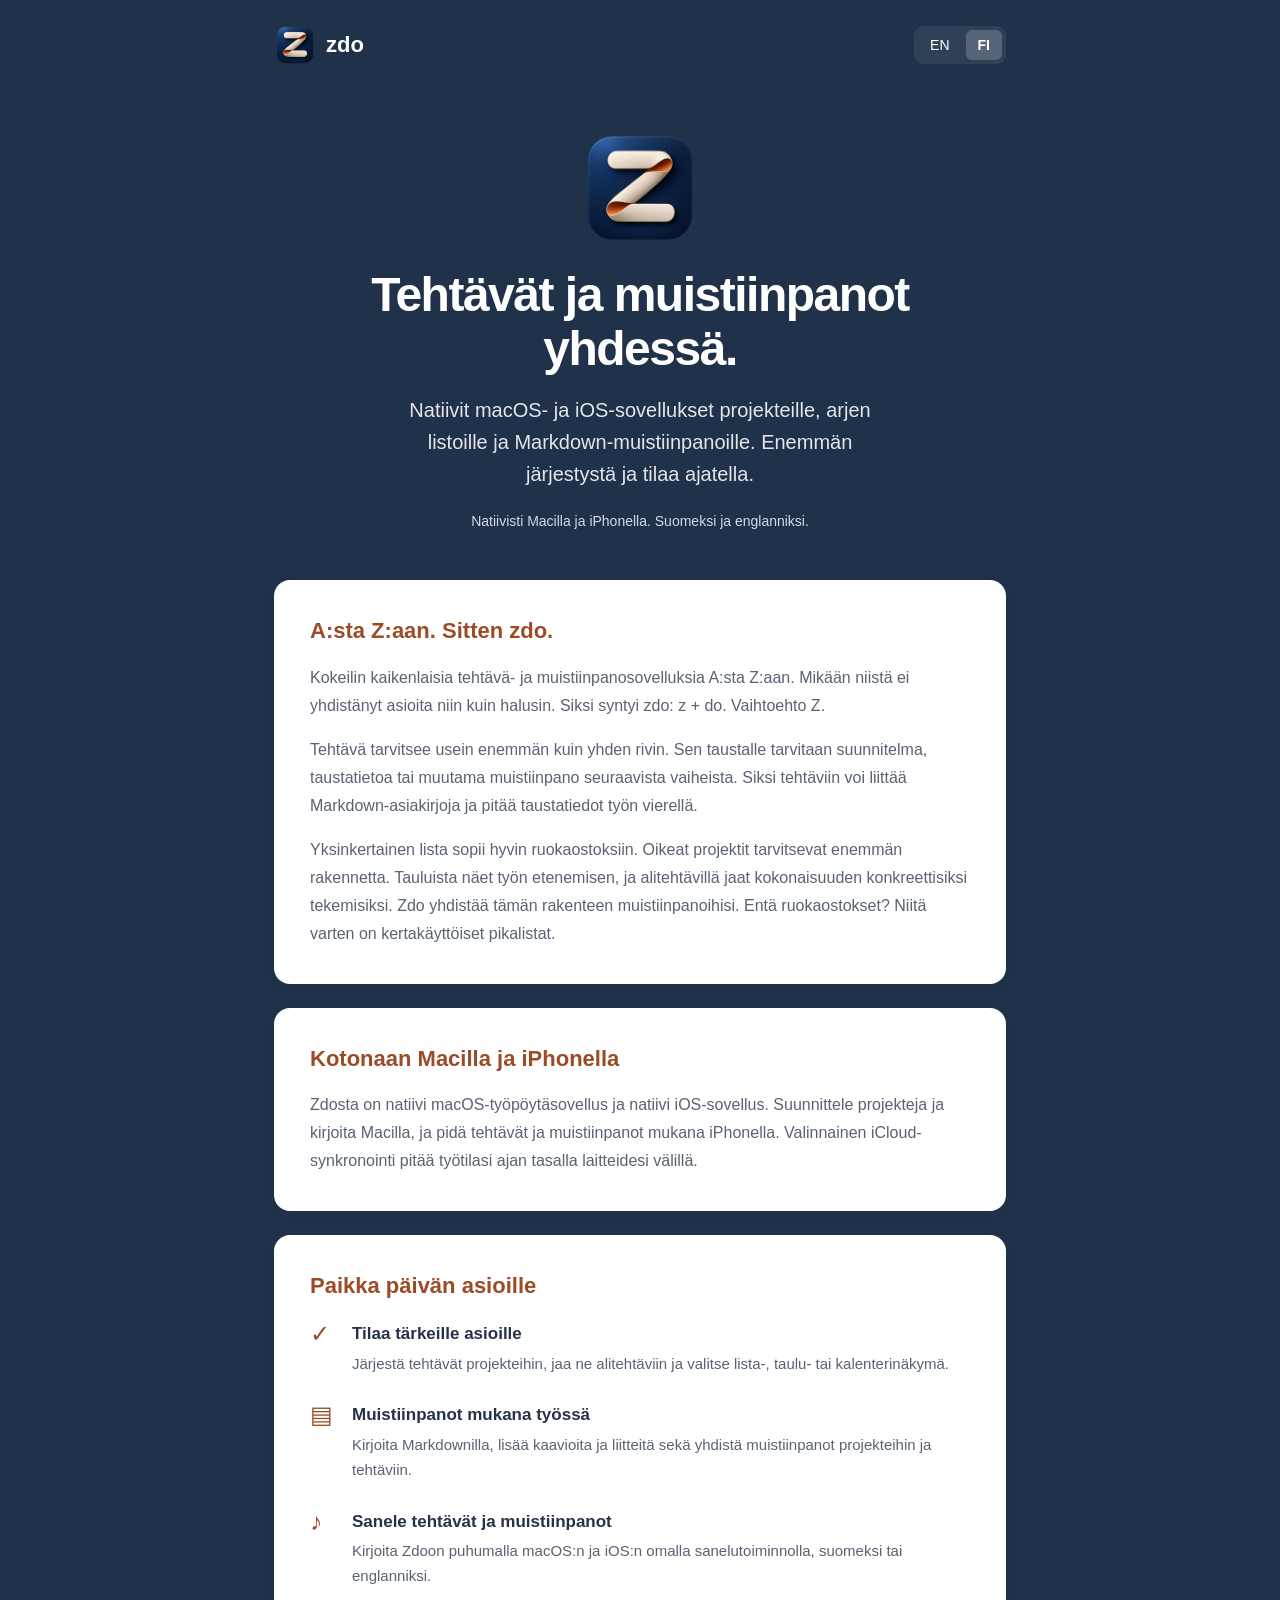
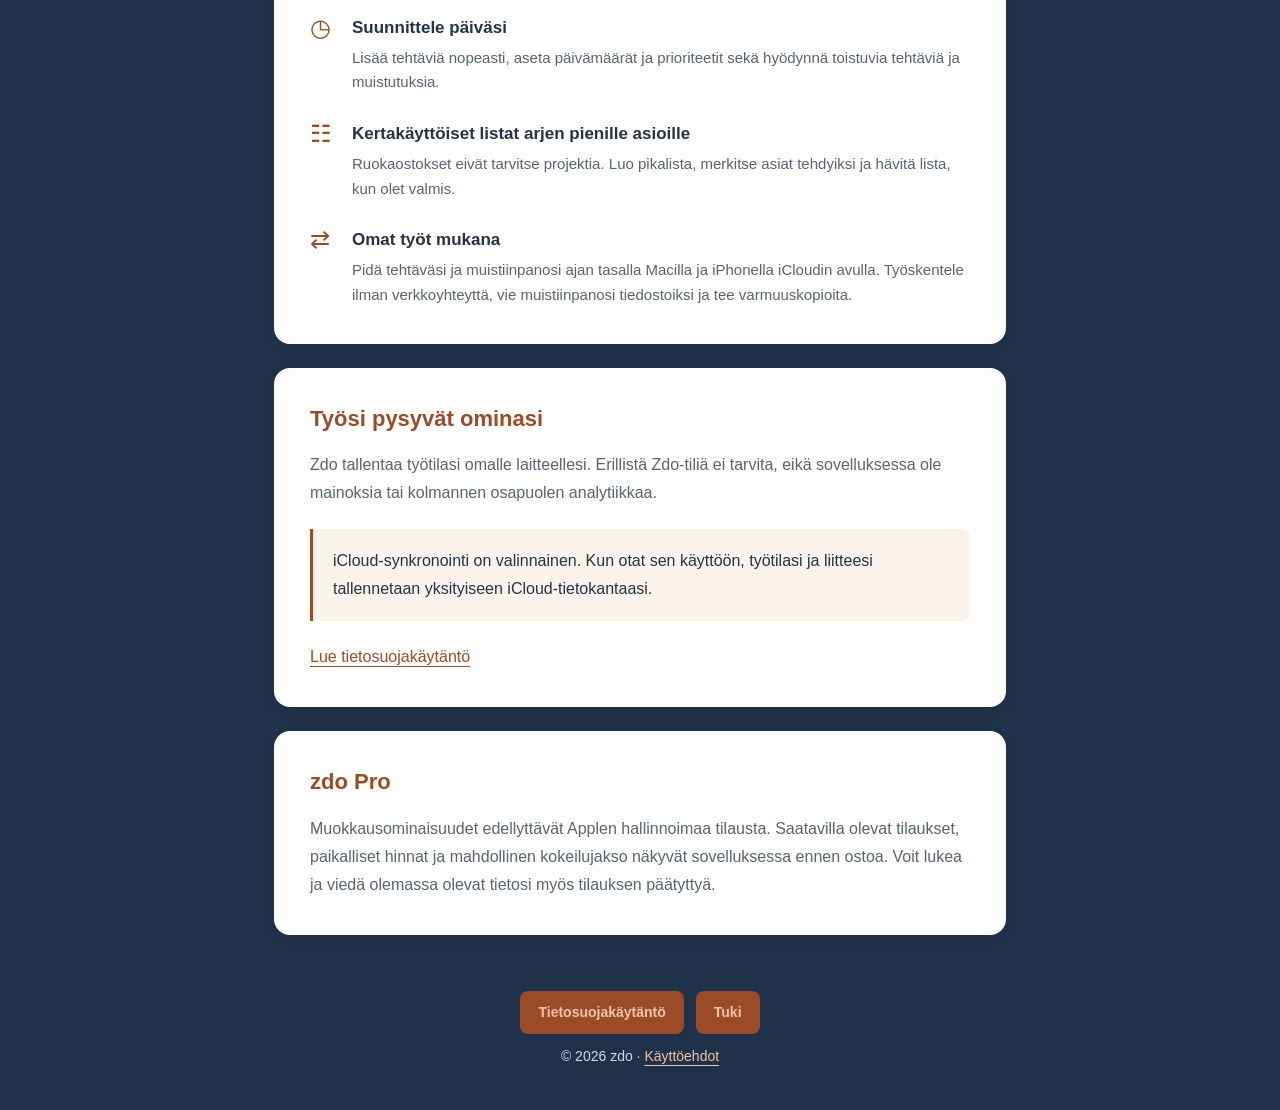
==== commit 514d61c9: "Remove outdated iCloud build limitations in both languages" ====
--- a/index-fi.html
+++ b/index-fi.html
@@ -23,7 +23,7 @@
 <div class="container">
 <header class="toolbar"><a class="brand" href="index-fi.html"><img src="assets/app-icon.png" alt="" width="42" height="42">zdo</a><nav class="languages" aria-label="Kieli"><a href="index.html" lang="en" hreflang="en" aria-label="English">EN</a><a href="index-fi.html" lang="fi" hreflang="fi" aria-label="Suomi" aria-current="page">FI</a></nav></header>
 <main id="main"><section class="hero"><img src="assets/app-icon.png" alt="" width="120" height="120"><h1>Tehtävät ja muistiinpanot yhdessä.</h1><p>Natiivit macOS- ja iOS-sovellukset projekteille, arjen listoille ja Markdown-muistiinpanoille. Enemmän järjestystä ja tilaa ajatella.</p><p class="platform">Natiivisti Macilla ja iPhonella. Suomeksi ja englanniksi.</p></section><section class="card story"><h2>A:sta Z:aan. Sitten zdo.</h2><p>Kokeilin kaikenlaisia tehtävä- ja muistiinpanosovelluksia A:sta Z:aan. Mikään niistä ei yhdistänyt asioita niin kuin halusin. Siksi syntyi zdo: z + do. Vaihtoehto Z.</p><p>Tehtävä tarvitsee usein enemmän kuin yhden rivin. Sen taustalle tarvitaan suunnitelma, taustatietoa tai muutama muistiinpano seuraavista vaiheista. Siksi tehtäviin voi liittää Markdown-asiakirjoja ja pitää taustatiedot työn vierellä.</p><p>Yksinkertainen lista sopii hyvin ruokaostoksiin. Oikeat projektit tarvitsevat enemmän rakennetta. Tauluista näet työn etenemisen, ja alitehtävillä jaat kokonaisuuden konkreettisiksi tekemisiksi. Zdo yhdistää tämän rakenteen muistiinpanoihisi. Entä ruokaostokset? Niitä varten on kertakäyttöiset pikalistat.</p></section><section class="card"><h2>Kotonaan Macilla ja iPhonella</h2><p>Zdosta on natiivi macOS-työpöytäsovellus ja natiivi iOS-sovellus. Suunnittele projekteja ja kirjoita Macilla, ja pidä tehtävät ja muistiinpanot mukana iPhonella. Valinnainen iCloud-synkronointi pitää työtilasi ajan tasalla laitteidesi välillä.</p></section>
-<section class="card"><h2>Paikka päivän asioille</h2><div class="features"><div class="feature"><span aria-hidden="true">✓</span><div><h3>Tilaa tärkeille asioille</h3><p>Järjestä tehtävät projekteihin, jaa ne alitehtäviin ja valitse lista-, taulu- tai kalenterinäkymä.</p></div></div><div class="feature"><span aria-hidden="true">▤</span><div><h3>Muistiinpanot mukana työssä</h3><p>Kirjoita Markdownilla, lisää kaavioita ja liitteitä sekä yhdistä muistiinpanot projekteihin ja tehtäviin.</p></div></div><div class="feature"><span aria-hidden="true">♪</span><div><h3>Sanele tehtävät ja muistiinpanot</h3><p>Kirjoita Zdoon puhumalla macOS:n ja iOS:n omalla sanelutoiminnolla, suomeksi tai englanniksi.</p></div></div><div class="feature"><span aria-hidden="true">◷</span><div><h3>Suunnittele päiväsi</h3><p>Lisää tehtäviä nopeasti, aseta päivämäärät ja prioriteetit sekä hyödynnä toistuvia tehtäviä ja muistutuksia.</p></div></div><div class="feature"><span aria-hidden="true">☷</span><div><h3>Kertakäyttöiset listat arjen pienille asioille</h3><p>Ruokaostokset eivät tarvitse projektia. Luo pikalista, merkitse asiat tehdyiksi ja hävitä lista, kun olet valmis.</p></div></div><div class="feature"><span aria-hidden="true">⇄</span><div><h3>Omat työt mukana</h3><p>Työskentele paikallisesti, vie muistiinpanosi tiedostoiksi ja tee varmuuskopioita. Tuetuissa versioissa voit ottaa käyttöön iCloud-synkronoinnin omalla Apple-tililläsi.</p></div></div></div></section><section class="card"><h2>Työsi pysyvät ominasi</h2><p>Zdo tallentaa työtilasi omalle laitteellesi. Erillistä Zdo-tiliä ei tarvita, eikä sovelluksessa ole mainoksia tai kolmannen osapuolen analytiikkaa.</p><div class="highlight"><p>iCloud-synkronointi on valinnainen. Kun otat sen käyttöön, työtilasi ja liitteesi tallennetaan yksityiseen iCloud-tietokantaasi.</p></div><a href="privacy-fi.html">Lue tietosuojakäytäntö</a></section><section class="card"><h2>zdo Pro</h2><p>Muokkausominaisuudet edellyttävät Applen hallinnoimaa tilausta. Saatavilla olevat tilaukset, paikalliset hinnat ja mahdollinen kokeilujakso näkyvät sovelluksessa ennen ostoa. Voit lukea ja viedä olemassa olevat tietosi myös tilauksen päätyttyä.</p></section></main>
+<section class="card"><h2>Paikka päivän asioille</h2><div class="features"><div class="feature"><span aria-hidden="true">✓</span><div><h3>Tilaa tärkeille asioille</h3><p>Järjestä tehtävät projekteihin, jaa ne alitehtäviin ja valitse lista-, taulu- tai kalenterinäkymä.</p></div></div><div class="feature"><span aria-hidden="true">▤</span><div><h3>Muistiinpanot mukana työssä</h3><p>Kirjoita Markdownilla, lisää kaavioita ja liitteitä sekä yhdistä muistiinpanot projekteihin ja tehtäviin.</p></div></div><div class="feature"><span aria-hidden="true">♪</span><div><h3>Sanele tehtävät ja muistiinpanot</h3><p>Kirjoita Zdoon puhumalla macOS:n ja iOS:n omalla sanelutoiminnolla, suomeksi tai englanniksi.</p></div></div><div class="feature"><span aria-hidden="true">◷</span><div><h3>Suunnittele päiväsi</h3><p>Lisää tehtäviä nopeasti, aseta päivämäärät ja prioriteetit sekä hyödynnä toistuvia tehtäviä ja muistutuksia.</p></div></div><div class="feature"><span aria-hidden="true">☷</span><div><h3>Kertakäyttöiset listat arjen pienille asioille</h3><p>Ruokaostokset eivät tarvitse projektia. Luo pikalista, merkitse asiat tehdyiksi ja hävitä lista, kun olet valmis.</p></div></div><div class="feature"><span aria-hidden="true">⇄</span><div><h3>Omat työt mukana</h3><p>Pidä tehtäväsi ja muistiinpanosi ajan tasalla Macilla ja iPhonella iCloudin avulla. Työskentele ilman verkkoyhteyttä, vie muistiinpanosi tiedostoiksi ja tee varmuuskopioita.</p></div></div></div></section><section class="card"><h2>Työsi pysyvät ominasi</h2><p>Zdo tallentaa työtilasi omalle laitteellesi. Erillistä Zdo-tiliä ei tarvita, eikä sovelluksessa ole mainoksia tai kolmannen osapuolen analytiikkaa.</p><div class="highlight"><p>iCloud-synkronointi on valinnainen. Kun otat sen käyttöön, työtilasi ja liitteesi tallennetaan yksityiseen iCloud-tietokantaasi.</p></div><a href="privacy-fi.html">Lue tietosuojakäytäntö</a></section><section class="card"><h2>zdo Pro</h2><p>Muokkausominaisuudet edellyttävät Applen hallinnoimaa tilausta. Saatavilla olevat tilaukset, paikalliset hinnat ja mahdollinen kokeilujakso näkyvät sovelluksessa ennen ostoa. Voit lukea ja viedä olemassa olevat tietosi myös tilauksen päätyttyä.</p></section></main>
 <footer><nav class="links" aria-label="Sivuston navigointi"><a href="privacy-fi.html">Tietosuojakäytäntö</a><a href="support-fi.html">Tuki</a></nav><p>© 2026 zdo · <a href="https://www.apple.com/legal/internet-services/itunes/dev/stdeula/">Käyttöehdot</a></p></footer>
 </div>
 </body>
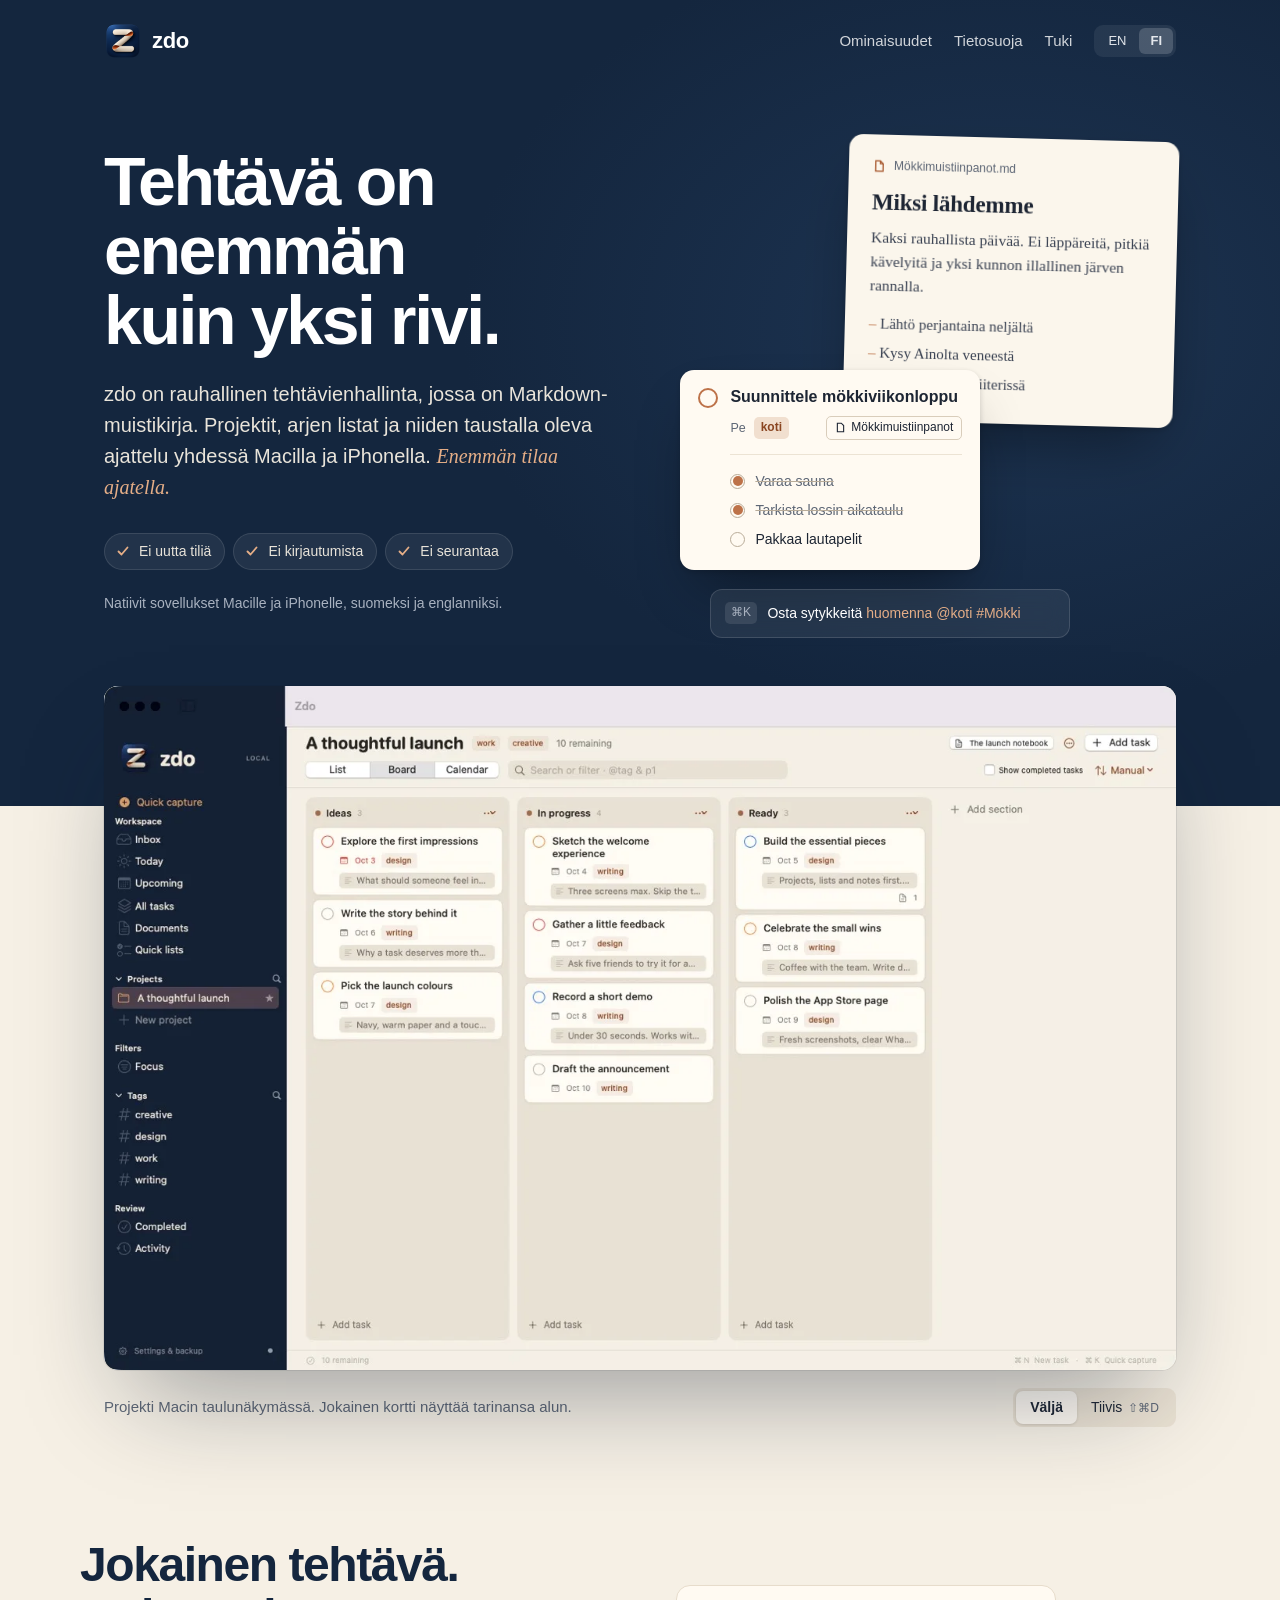
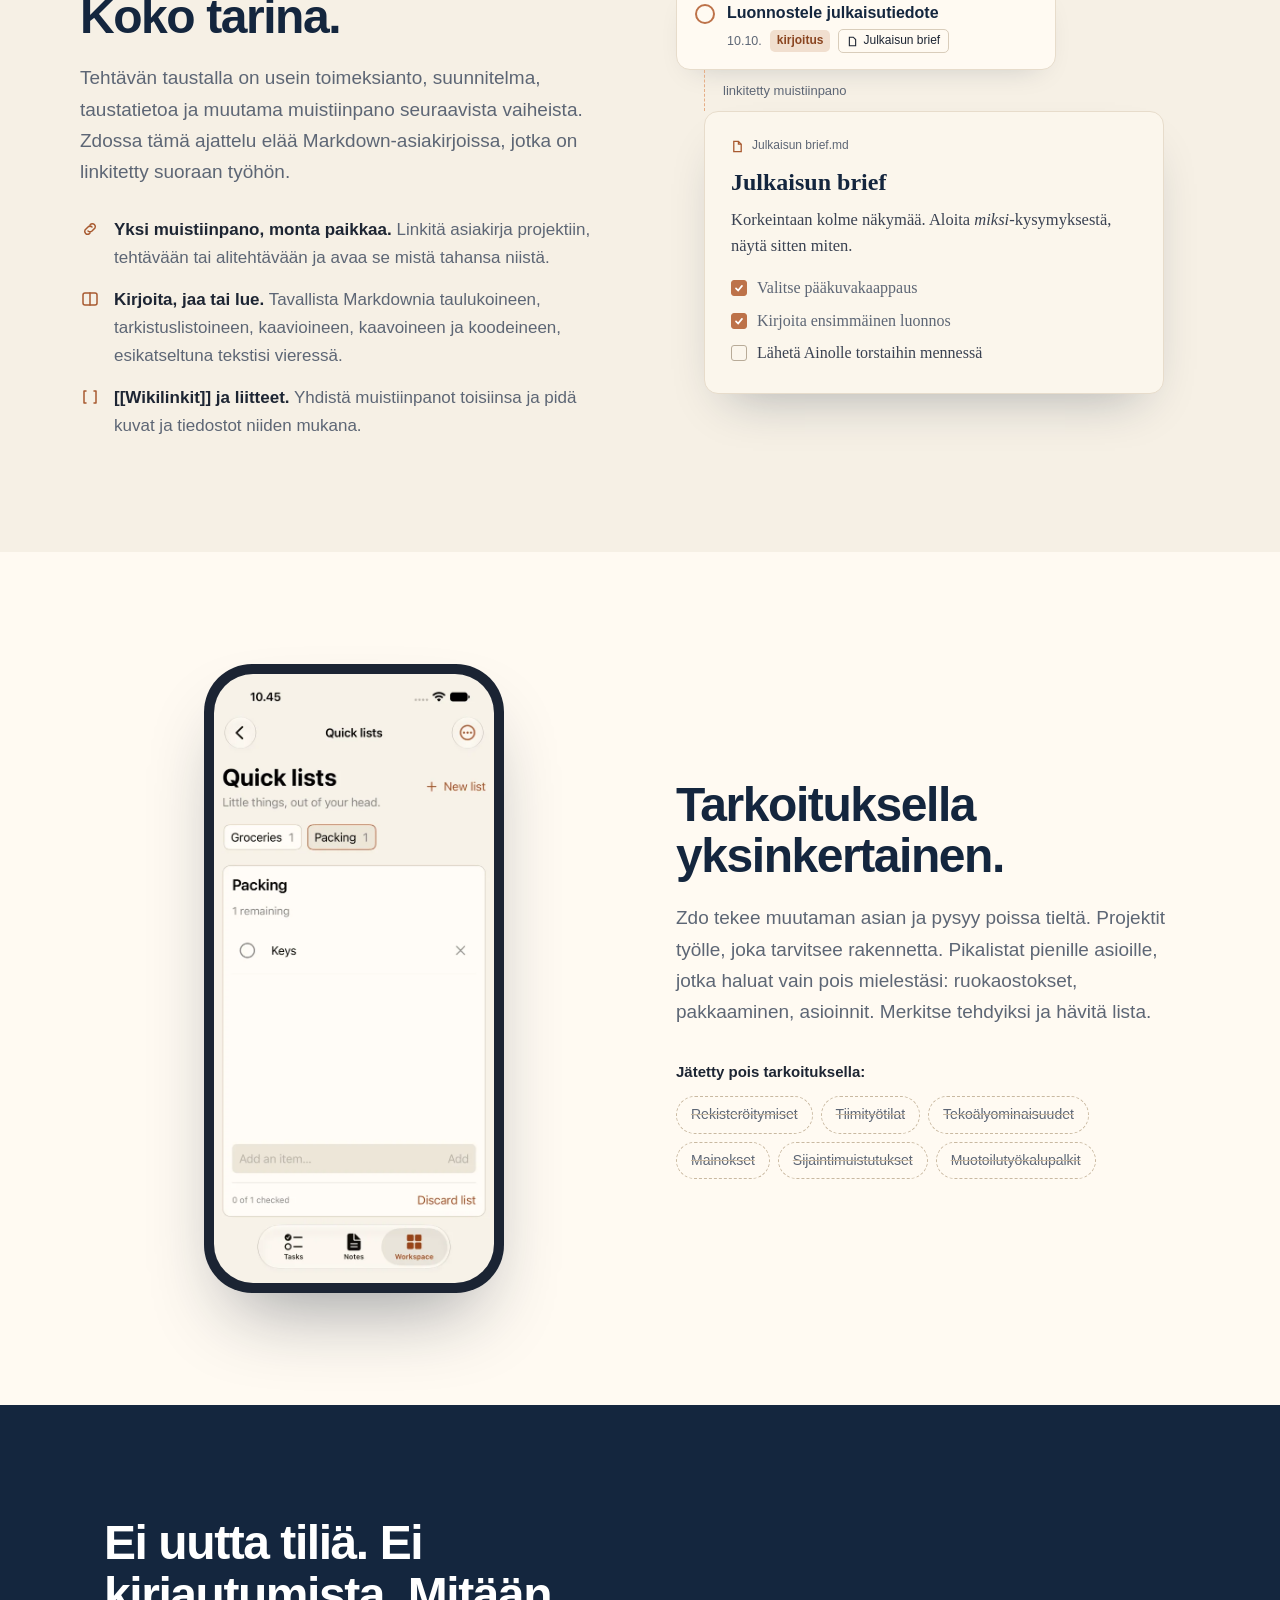
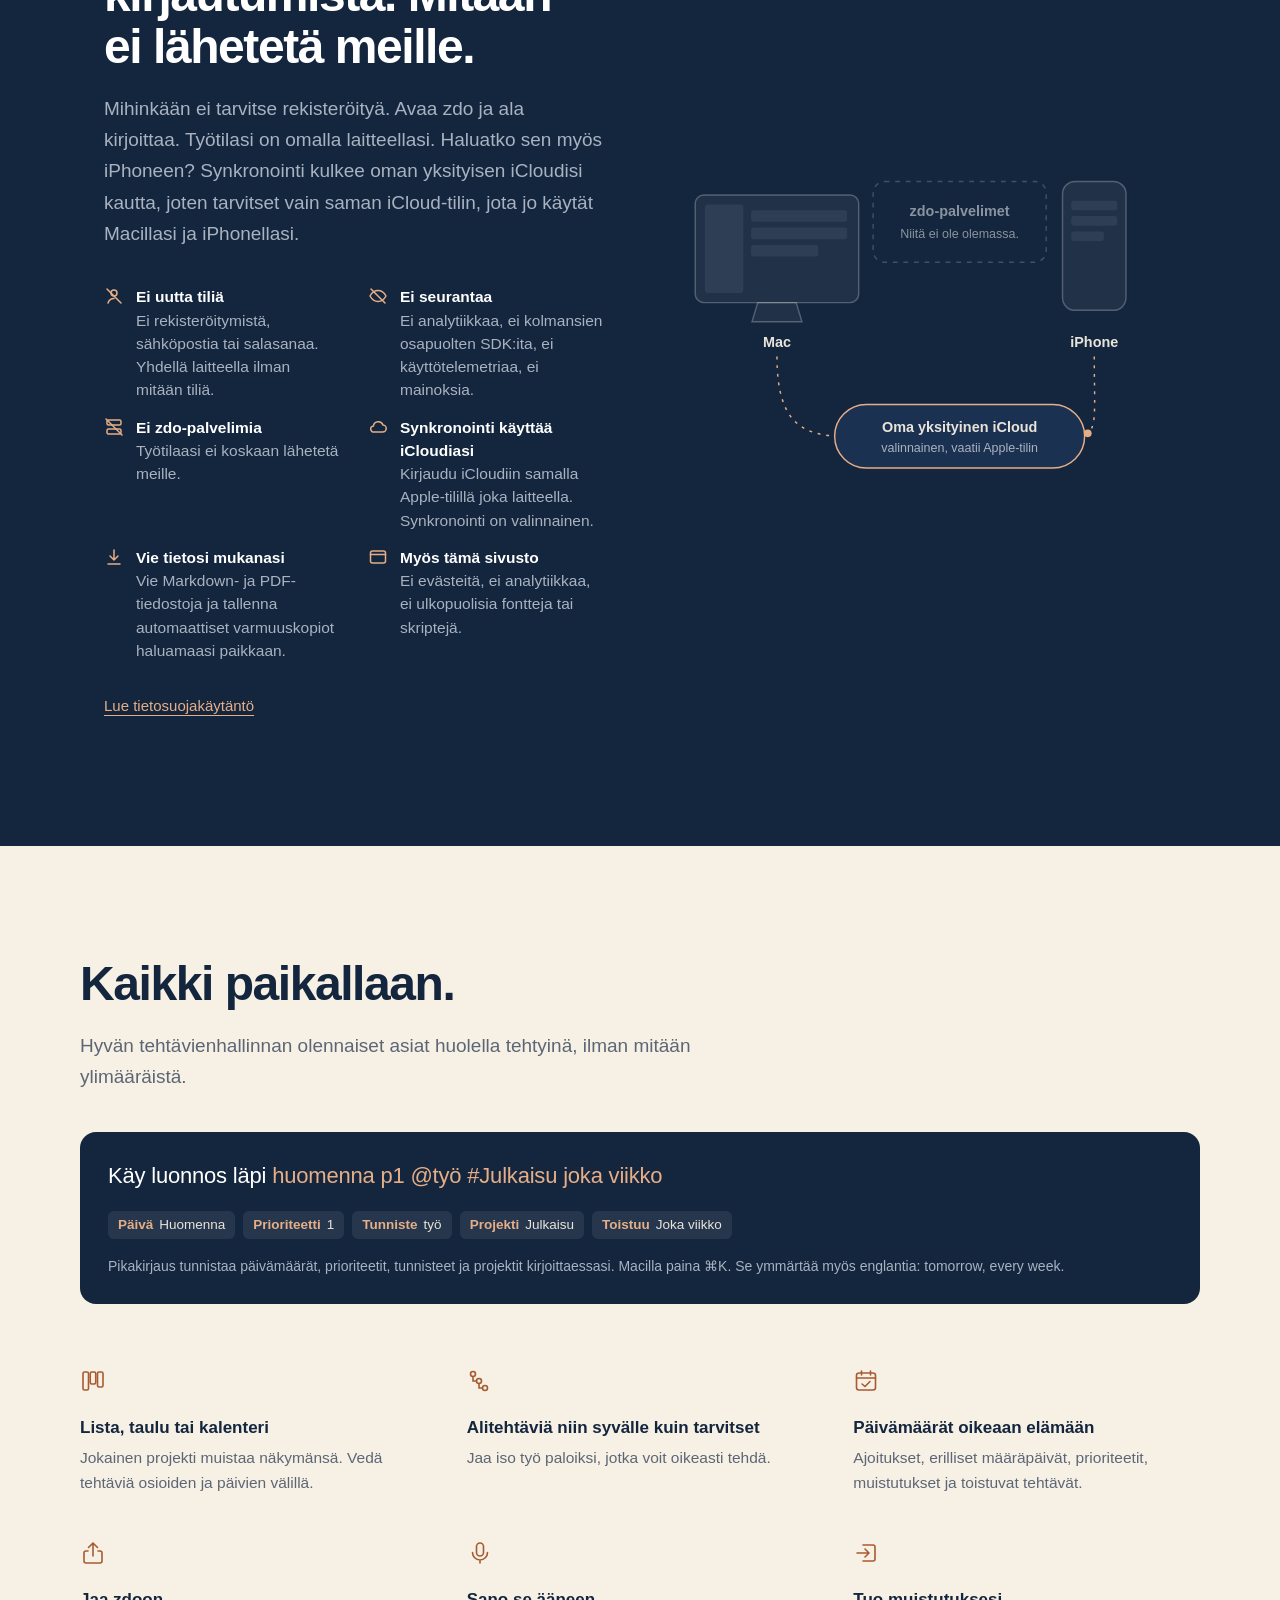
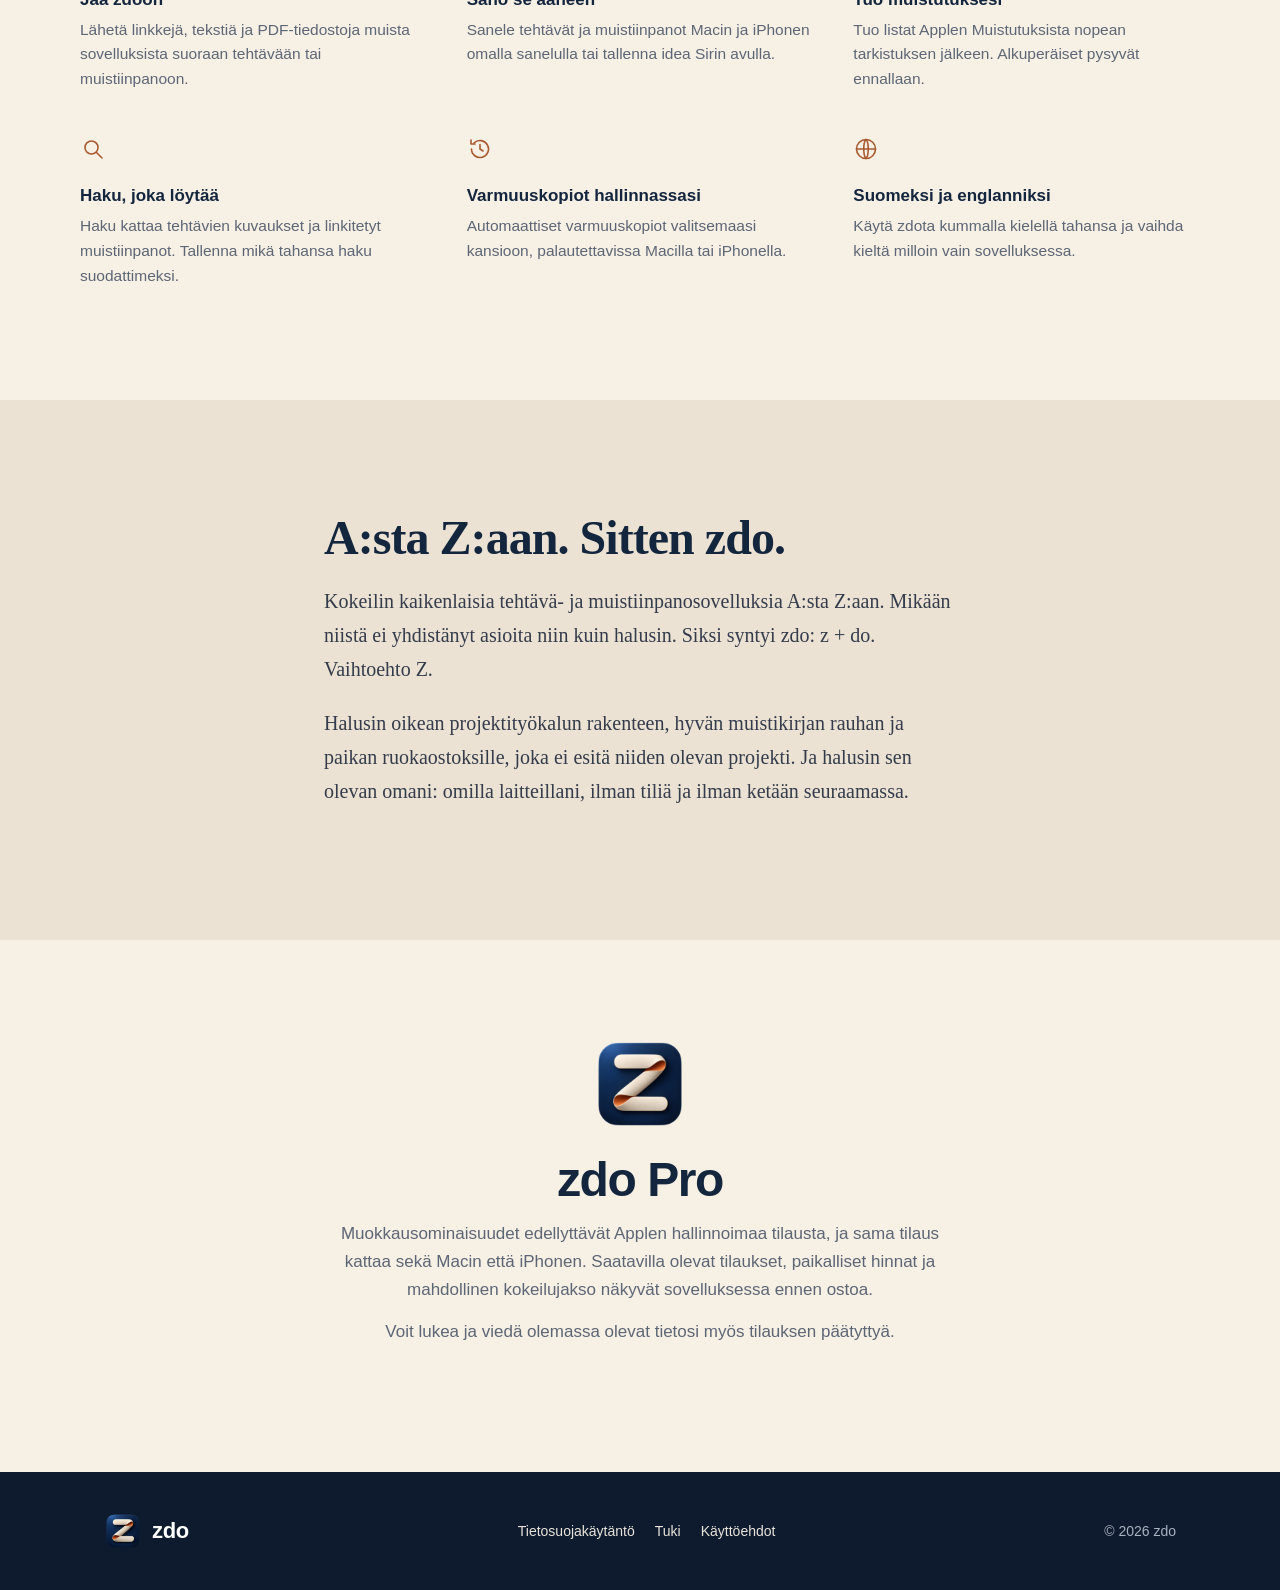
==== commit 1fba32ed: "Redesign homepage with motion, app screenshots, and privacy focus Add an animated hero where a task " ====
--- a/index-fi.html
+++ b/index-fi.html
@@ -4,27 +4,259 @@
 <meta charset="utf-8">
 <meta name="viewport" content="width=device-width, initial-scale=1">
 <title>zdo — Tehtävät ja muistiinpanot yhdessä.</title>
-<meta name="description" content="Natiivit macOS- ja iOS-sovellukset projekteille, arjen listoille ja Markdown-muistiinpanoille. Enemmän järjestystä ja tilaa ajatella.">
-<meta name="theme-color" content="#20314a">
+<meta name="description" content="Rauhallinen tehtävienhallinta ja Markdown-muistikirja samassa sovelluksessa, natiivisti Macilla ja iPhonella. Ei uutta tiliä, ei kirjautumista, ei seurantaa. Valinnainen synkronointi käyttää omaa iCloudiasi.">
+<meta name="theme-color" content="#14263e">
 <link rel="canonical" href="https://sanluh.github.io/zdo-website/index-fi.html">
 <link rel="alternate" hreflang="en" href="https://sanluh.github.io/zdo-website/index.html">
 <link rel="alternate" hreflang="fi" href="https://sanluh.github.io/zdo-website/index-fi.html">
 <link rel="alternate" hreflang="x-default" href="https://sanluh.github.io/zdo-website/index.html">
 <meta property="og:title" content="zdo — Tehtävät ja muistiinpanot yhdessä.">
-<meta property="og:description" content="Natiivit macOS- ja iOS-sovellukset projekteille, arjen listoille ja Markdown-muistiinpanoille. Enemmän järjestystä ja tilaa ajatella.">
+<meta property="og:description" content="Rauhallinen tehtävienhallinta ja Markdown-muistikirja samassa sovelluksessa, natiivisti Macilla ja iPhonella. Ei uutta tiliä, ei kirjautumista, ei seurantaa. Valinnainen synkronointi käyttää omaa iCloudiasi.">
 <meta property="og:type" content="website">
 <meta property="og:url" content="https://sanluh.github.io/zdo-website/index-fi.html">
+<meta property="og:locale" content="fi_FI">
 <meta property="og:image" content="https://sanluh.github.io/zdo-website/assets/app-icon.png">
 <link rel="icon" type="image/png" href="assets/app-icon.png">
 <link rel="stylesheet" href="styles.css">
 </head>
-<body class="home">
+<body>
 <a class="skip" href="#main">Siirry sisältöön</a>
-<div class="container">
-<header class="toolbar"><a class="brand" href="index-fi.html"><img src="assets/app-icon.png" alt="" width="42" height="42">zdo</a><nav class="languages" aria-label="Kieli"><a href="index.html" lang="en" hreflang="en" aria-label="English">EN</a><a href="index-fi.html" lang="fi" hreflang="fi" aria-label="Suomi" aria-current="page">FI</a></nav></header>
-<main id="main"><section class="hero"><img src="assets/app-icon.png" alt="" width="120" height="120"><h1>Tehtävät ja muistiinpanot yhdessä.</h1><p>Natiivit macOS- ja iOS-sovellukset projekteille, arjen listoille ja Markdown-muistiinpanoille. Enemmän järjestystä ja tilaa ajatella.</p><p class="platform">Natiivisti Macilla ja iPhonella. Suomeksi ja englanniksi.</p></section><section class="card story"><h2>A:sta Z:aan. Sitten zdo.</h2><p>Kokeilin kaikenlaisia tehtävä- ja muistiinpanosovelluksia A:sta Z:aan. Mikään niistä ei yhdistänyt asioita niin kuin halusin. Siksi syntyi zdo: z + do. Vaihtoehto Z.</p><p>Tehtävä tarvitsee usein enemmän kuin yhden rivin. Sen taustalle tarvitaan suunnitelma, taustatietoa tai muutama muistiinpano seuraavista vaiheista. Siksi tehtäviin voi liittää Markdown-asiakirjoja ja pitää taustatiedot työn vierellä.</p><p>Yksinkertainen lista sopii hyvin ruokaostoksiin. Oikeat projektit tarvitsevat enemmän rakennetta. Tauluista näet työn etenemisen, ja alitehtävillä jaat kokonaisuuden konkreettisiksi tekemisiksi. Zdo yhdistää tämän rakenteen muistiinpanoihisi. Entä ruokaostokset? Niitä varten on kertakäyttöiset pikalistat.</p></section><section class="card"><h2>Kotonaan Macilla ja iPhonella</h2><p>Zdosta on natiivi macOS-työpöytäsovellus ja natiivi iOS-sovellus. Suunnittele projekteja ja kirjoita Macilla, ja pidä tehtävät ja muistiinpanot mukana iPhonella. Valinnainen iCloud-synkronointi pitää työtilasi ajan tasalla laitteidesi välillä.</p></section>
-<section class="card"><h2>Paikka päivän asioille</h2><div class="features"><div class="feature"><span aria-hidden="true">✓</span><div><h3>Tilaa tärkeille asioille</h3><p>Järjestä tehtävät projekteihin, jaa ne alitehtäviin ja valitse lista-, taulu- tai kalenterinäkymä.</p></div></div><div class="feature"><span aria-hidden="true">▤</span><div><h3>Muistiinpanot mukana työssä</h3><p>Kirjoita Markdownilla, lisää kaavioita ja liitteitä sekä yhdistä muistiinpanot projekteihin ja tehtäviin.</p></div></div><div class="feature"><span aria-hidden="true">♪</span><div><h3>Sanele tehtävät ja muistiinpanot</h3><p>Kirjoita Zdoon puhumalla macOS:n ja iOS:n omalla sanelutoiminnolla, suomeksi tai englanniksi.</p></div></div><div class="feature"><span aria-hidden="true">◷</span><div><h3>Suunnittele päiväsi</h3><p>Lisää tehtäviä nopeasti, aseta päivämäärät ja prioriteetit sekä hyödynnä toistuvia tehtäviä ja muistutuksia.</p></div></div><div class="feature"><span aria-hidden="true">☷</span><div><h3>Kertakäyttöiset listat arjen pienille asioille</h3><p>Ruokaostokset eivät tarvitse projektia. Luo pikalista, merkitse asiat tehdyiksi ja hävitä lista, kun olet valmis.</p></div></div><div class="feature"><span aria-hidden="true">⇄</span><div><h3>Omat työt mukana</h3><p>Pidä tehtäväsi ja muistiinpanosi ajan tasalla Macilla ja iPhonella iCloudin avulla. Työskentele ilman verkkoyhteyttä, vie muistiinpanosi tiedostoiksi ja tee varmuuskopioita.</p></div></div></div></section><section class="card"><h2>Työsi pysyvät ominasi</h2><p>Zdo tallentaa työtilasi omalle laitteellesi. Erillistä Zdo-tiliä ei tarvita, eikä sovelluksessa ole mainoksia tai kolmannen osapuolen analytiikkaa.</p><div class="highlight"><p>iCloud-synkronointi on valinnainen. Kun otat sen käyttöön, työtilasi ja liitteesi tallennetaan yksityiseen iCloud-tietokantaasi.</p></div><a href="privacy-fi.html">Lue tietosuojakäytäntö</a></section><section class="card"><h2>zdo Pro</h2><p>Muokkausominaisuudet edellyttävät Applen hallinnoimaa tilausta. Saatavilla olevat tilaukset, paikalliset hinnat ja mahdollinen kokeilujakso näkyvät sovelluksessa ennen ostoa. Voit lukea ja viedä olemassa olevat tietosi myös tilauksen päätyttyä.</p></section></main>
-<footer><nav class="links" aria-label="Sivuston navigointi"><a href="privacy-fi.html">Tietosuojakäytäntö</a><a href="support-fi.html">Tuki</a></nav><p>© 2026 zdo · <a href="https://www.apple.com/legal/internet-services/itunes/dev/stdeula/">Käyttöehdot</a></p></footer>
-</div>
+
+<header class="hero">
+  <div class="wrap">
+    <div class="topbar">
+      <a class="brand" href="index-fi.html"><img src="assets/app-icon.png" alt="" width="38" height="38">zdo</a>
+      <nav class="topnav" aria-label="Sivusto">
+        <a href="#features">Ominaisuudet</a>
+        <a href="#privacy">Tietosuoja</a>
+        <a href="support-fi.html">Tuki</a>
+        <span class="languages" role="group" aria-label="Kieli"><a href="index.html" lang="en" hreflang="en" aria-label="English">EN</a><a href="index-fi.html" lang="fi" hreflang="fi" aria-label="Suomi" aria-current="page">FI</a></span>
+      </nav>
+    </div>
+
+    <div class="hero-grid">
+      <div>
+        <h1>Tehtävä on enemmän kuin yksi rivi.</h1>
+        <p class="lede">zdo on rauhallinen tehtävienhallinta, jossa on Markdown-muistikirja. Projektit, arjen listat ja niiden taustalla oleva ajattelu yhdessä Macilla ja iPhonella. <em>Enemmän tilaa ajatella.</em></p>
+        <ul class="promises" aria-label="Tietosuojalupaukset">
+          <li><svg viewBox="0 0 16 16" fill="none" stroke="currentColor" stroke-width="1.8" stroke-linecap="round" stroke-linejoin="round" aria-hidden="true"><path d="m3.5 8.5 3 3 6-7"/></svg>Ei uutta tiliä</li>
+          <li><svg viewBox="0 0 16 16" fill="none" stroke="currentColor" stroke-width="1.8" stroke-linecap="round" stroke-linejoin="round" aria-hidden="true"><path d="m3.5 8.5 3 3 6-7"/></svg>Ei kirjautumista</li>
+          <li><svg viewBox="0 0 16 16" fill="none" stroke="currentColor" stroke-width="1.8" stroke-linecap="round" stroke-linejoin="round" aria-hidden="true"><path d="m3.5 8.5 3 3 6-7"/></svg>Ei seurantaa</li>
+        </ul>
+        <p class="platforms">Natiivit sovellukset Macille ja iPhonelle, suomeksi ja englanniksi.</p>
+      </div>
+
+      <div class="stage" aria-hidden="true">
+        <div class="note-card">
+          <div class="note-head"><svg viewBox="0 0 14 14" fill="none" stroke="currentColor" stroke-width="1.4"><path d="M3 1.5h5l3 3v8H3z"/><path d="M8 1.5v3h3"/></svg>Mökkimuistiinpanot.md</div>
+          <h3>Miksi lähdemme</h3>
+          <p>Kaksi rauhallista päivää. Ei läppäreitä, pitkiä kävelyitä ja yksi kunnon illallinen järven rannalla.</p>
+          <ul>
+            <li>Lähtö perjantaina neljältä</li>
+            <li>Kysy Ainolta veneestä</li>
+            <li>Polttopuut ovat liiterissä</li>
+          </ul>
+        </div>
+        <div class="task-card">
+          <div class="task-row"><span class="check"></span><span class="task-title">Suunnittele mökkiviikonloppu</span></div>
+          <div class="task-meta"><span>Pe</span><span class="tag">koti</span><span class="doc-chip"><svg viewBox="0 0 14 14" fill="none" stroke="currentColor" stroke-width="1.4"><path d="M3 1.5h5l3 3v8H3z"/></svg>Mökkimuistiinpanot</span></div>
+          <ul class="subtasks">
+            <li class="done"><span class="check"></span><span>Varaa sauna</span></li>
+            <li class="done"><span class="check"></span><span>Tarkista lossin aikataulu</span></li>
+            <li><span class="check"></span><span>Pakkaa lautapelit</span></li>
+          </ul>
+        </div>
+        <div class="capture"><kbd>⌘K</kbd><span class="typed">Osta sytykkeitä <span class="tok">huomenna</span> <span class="tok">@koti</span> <span class="tok">#Mökki</span></span></div>
+      </div>
+    </div>
+  </div>
+</header>
+
+<main id="main">
+  <section class="showcase wrap" aria-label="zdo Macilla">
+    <div class="window" id="mac-window" data-layout="comfortable">
+      <img src="assets/mac-board.webp" width="1372" height="875" alt="Zdon Mac-sovellus, jossa A thoughtful launch -projekti näkyy tauluna. Sarakkeet ovat Ideas, In progress ja Ready, ja jokaisessa tehtäväkortissa näkyy päivämäärä, tunniste ja kuvauksen esikatselu.">
+      <img class="compact" src="assets/mac-compact.webp" width="1372" height="875" alt="" loading="lazy">
+    </div>
+    <div class="showcase-bar">
+      <p>Projekti Macin taulunäkymässä. Jokainen kortti näyttää tarinansa alun.</p>
+      <div class="segmented" role="group" aria-label="Asettelun tiheys">
+        <button type="button" aria-pressed="true" data-layout="comfortable">Väljä</button>
+        <button type="button" aria-pressed="false" data-layout="compact">Tiivis<kbd>⇧⌘D</kbd></button>
+      </div>
+    </div>
+  </section>
+
+  <section class="section wrap">
+    <div class="split">
+      <div>
+        <h2>Jokainen tehtävä. Koko tarina.</h2>
+        <p class="intro">Tehtävän taustalla on usein toimeksianto, suunnitelma, taustatietoa ja muutama muistiinpano seuraavista vaiheista. Zdossa tämä ajattelu elää Markdown-asiakirjoissa, jotka on linkitetty suoraan työhön.</p>
+        <ul class="notes-list">
+          <li><svg viewBox="0 0 20 20" fill="none" stroke="currentColor" stroke-width="1.5" stroke-linecap="round" stroke-linejoin="round" aria-hidden="true"><path d="M8 12a3 3 0 0 0 4 0l3-3a3 3 0 0 0-4-4l-1 1"/><path d="M12 8a3 3 0 0 0-4 0l-3 3a3 3 0 0 0 4 4l1-1"/></svg><span><strong>Yksi muistiinpano, monta paikkaa.</strong> Linkitä asiakirja projektiin, tehtävään tai alitehtävään ja avaa se mistä tahansa niistä.</span></li>
+          <li><svg viewBox="0 0 20 20" fill="none" stroke="currentColor" stroke-width="1.5" stroke-linecap="round" stroke-linejoin="round" aria-hidden="true"><rect x="3" y="4" width="14" height="12" rx="2"/><path d="M10 4v12"/></svg><span><strong>Kirjoita, jaa tai lue.</strong> Tavallista Markdownia taulukoineen, tarkistuslistoineen, kaavioineen, kaavoineen ja koodeineen, esikatseltuna tekstisi vieressä.</span></li>
+          <li><svg viewBox="0 0 20 20" fill="none" stroke="currentColor" stroke-width="1.5" stroke-linecap="round" stroke-linejoin="round" aria-hidden="true"><path d="M6 4H4v12h2M14 4h2v12h-2"/></svg><span><strong>[[Wikilinkit]] ja liitteet.</strong> Yhdistä muistiinpanot toisiinsa ja pidä kuvat ja tiedostot niiden mukana.</span></li>
+        </ul>
+      </div>
+      <div class="pair" aria-hidden="true">
+        <div class="pair-task">
+          <span class="check"></span>
+          <div><div class="doing">Luonnostele julkaisutiedote</div><div class="task-meta"><span>10.10.</span><span class="tag">kirjoitus</span><span class="doc-chip"><svg viewBox="0 0 14 14" fill="none" stroke="currentColor" stroke-width="1.4"><path d="M3 1.5h5l3 3v8H3z"/></svg>Julkaisun brief</span></div></div>
+        </div>
+        <div class="pair-link">linkitetty muistiinpano</div>
+        <div class="pair-note">
+          <div class="note-head"><svg viewBox="0 0 14 14" fill="none" stroke="currentColor" stroke-width="1.4"><path d="M3 1.5h5l3 3v8H3z"/><path d="M8 1.5v3h3"/></svg>Julkaisun brief.md</div>
+          <h3>Julkaisun brief</h3>
+          <p>Korkeintaan kolme näkymää. Aloita <em>miksi</em>-kysymyksestä, näytä sitten miten.</p>
+          <ul class="md-checks">
+            <li class="on">Valitse pääkuvakaappaus</li>
+            <li class="on">Kirjoita ensimmäinen luonnos</li>
+            <li>Lähetä Ainolle torstaihin mennessä</li>
+          </ul>
+        </div>
+      </div>
+    </div>
+  </section>
+
+  <section class="section focus">
+    <div class="wrap split">
+      <div class="phone"><img src="assets/iphone-quick-lists.webp" width="600" height="1304" alt="Zdo iPhonella: Quick lists -näkymä, jossa Packing-lista, yksi kohta Keys ja Discard list -painike." loading="lazy"></div>
+      <div>
+        <h2>Tarkoituksella yksinkertainen.</h2>
+        <p class="intro">Zdo tekee muutaman asian ja pysyy poissa tieltä. Projektit työlle, joka tarvitsee rakennetta. Pikalistat pienille asioille, jotka haluat vain pois mielestäsi: ruokaostokset, pakkaaminen, asioinnit. Merkitse tehdyiksi ja hävitä lista.</p>
+        <p class="left-out-label">Jätetty pois tarkoituksella:</p>
+        <ul class="left-out">
+          <li>Rekisteröitymiset</li>
+          <li>Tiimityötilat</li>
+          <li>Tekoälyominaisuudet</li>
+          <li>Mainokset</li>
+          <li>Sijaintimuistutukset</li>
+          <li>Muotoilutyökalupalkit</li>
+        </ul>
+      </div>
+    </div>
+  </section>
+
+  <section class="section privacy" id="privacy">
+    <div class="wrap split">
+      <div>
+        <h2>Ei uutta tiliä. Ei kirjautumista. Mitään ei lähetetä meille.</h2>
+        <p class="intro">Mihinkään ei tarvitse rekisteröityä. Avaa zdo ja ala kirjoittaa. Työtilasi on omalla laitteellasi. Haluatko sen myös iPhoneen? Synkronointi kulkee oman yksityisen iCloudisi kautta, joten tarvitset vain saman iCloud-tilin, jota jo käytät Macillasi ja iPhonellasi.</p>
+        <ul class="no-list">
+          <li><svg viewBox="0 0 20 20" fill="none" stroke="currentColor" stroke-width="1.5" stroke-linecap="round" aria-hidden="true"><circle cx="10" cy="7" r="3"/><path d="M4 17c1-3 3.5-4.5 6-4.5M3 3l14 14"/></svg><div><strong>Ei uutta tiliä</strong><span>Ei rekisteröitymistä, sähköpostia tai salasanaa. Yhdellä laitteella ilman mitään tiliä.</span></div></li>
+          <li><svg viewBox="0 0 20 20" fill="none" stroke="currentColor" stroke-width="1.5" stroke-linecap="round" aria-hidden="true"><path d="M2 10s3-5.5 8-5.5S18 10 18 10s-3 5.5-8 5.5S2 10 2 10z"/><path d="M3 3l14 14"/></svg><div><strong>Ei seurantaa</strong><span>Ei analytiikkaa, ei kolmansien osapuolten SDK:ita, ei käyttötelemetriaa, ei mainoksia.</span></div></li>
+          <li><svg viewBox="0 0 20 20" fill="none" stroke="currentColor" stroke-width="1.5" stroke-linecap="round" aria-hidden="true"><rect x="3" y="3" width="14" height="5" rx="1.5"/><rect x="3" y="12" width="14" height="5" rx="1.5"/><path d="M2 2l16 16"/></svg><div><strong>Ei zdo-palvelimia</strong><span>Työtilaasi ei koskaan lähetetä meille.</span></div></li>
+          <li><svg viewBox="0 0 20 20" fill="none" stroke="currentColor" stroke-width="1.5" stroke-linecap="round" aria-hidden="true"><path d="M6 15h8.5a3.5 3.5 0 0 0 .5-7 5 5 0 0 0-9.6 1A3 3 0 0 0 6 15z"/></svg><div><strong>Synkronointi käyttää iCloudiasi</strong><span>Kirjaudu iCloudiin samalla Apple-tilillä joka laitteella. Synkronointi on valinnainen.</span></div></li>
+          <li><svg viewBox="0 0 20 20" fill="none" stroke="currentColor" stroke-width="1.5" stroke-linecap="round" stroke-linejoin="round" aria-hidden="true"><path d="M10 3v10M6 9l4 4 4-4M4 17h12"/></svg><div><strong>Vie tietosi mukanasi</strong><span>Vie Markdown- ja PDF-tiedostoja ja tallenna automaattiset varmuuskopiot haluamaasi paikkaan.</span></div></li>
+          <li><svg viewBox="0 0 20 20" fill="none" stroke="currentColor" stroke-width="1.5" stroke-linecap="round" aria-hidden="true"><rect x="2.5" y="4" width="15" height="12" rx="2"/><path d="M2.5 7.5h15"/></svg><div><strong>Myös tämä sivusto</strong><span>Ei evästeitä, ei analytiikkaa, ei ulkopuolisia fontteja tai skriptejä.</span></div></li>
+        </ul>
+        <p class="more"><a href="privacy-fi.html">Lue tietosuojakäytäntö</a></p>
+      </div>
+
+      <svg class="flow" viewBox="0 0 520 380" role="img" aria-label="Kaavio: Mac ja iPhone synkronoituvat oman yksityisen iCloudisi kautta. Välissä ei ole zdo-palvelimia.">
+        <rect class="absent" x="205" y="40" width="180" height="84" rx="12"/>
+        <text class="label absent-text" x="295" y="76" text-anchor="middle">zdo-palvelimet</text>
+        <text class="small absent-text" x="295" y="99" text-anchor="middle">Niitä ei ole olemassa.</text>
+
+        <path id="sync-wire" class="wire" d="M105 222 C105 290 130 305 175 305 L415 305 C440 305 435 290 435 222"/>
+
+        <rect class="device" x="20" y="54" width="170" height="112" rx="9"/>
+        <rect class="screen" x="30" y="64" width="40" height="92" rx="3"/>
+        <rect class="screen" x="78" y="70" width="100" height="12" rx="3"/>
+        <rect class="screen" x="78" y="88" width="100" height="12" rx="3"/>
+        <rect class="screen" x="78" y="106" width="70" height="12" rx="3"/>
+        <path class="device" d="M85 166h40l6 20H79z"/>
+        <text class="label" x="105" y="212" text-anchor="middle">Mac</text>
+
+        <rect class="device" x="402" y="40" width="66" height="134" rx="13"/>
+        <rect class="screen" x="411" y="60" width="48" height="10" rx="3"/>
+        <rect class="screen" x="411" y="76" width="48" height="10" rx="3"/>
+        <rect class="screen" x="411" y="92" width="34" height="10" rx="3"/>
+        <text class="label" x="435" y="212" text-anchor="middle">iPhone</text>
+
+        <circle class="packet" r="4"><animateMotion dur="4.5s" repeatCount="indefinite"><mpath href="#sync-wire"/></animateMotion></circle>
+        <circle class="packet" r="4"><animateMotion dur="4.5s" begin="-2.25s" repeatCount="indefinite" keyPoints="1;0" keyTimes="0;1" calcMode="linear"><mpath href="#sync-wire"/></animateMotion></circle>
+
+        <rect class="cloud" x="165" y="272" width="260" height="66" rx="33" style="fill:#1b3152"/>
+        <text class="label" x="295" y="301" text-anchor="middle">Oma yksityinen iCloud</text>
+        <text class="small" x="295" y="321" text-anchor="middle">valinnainen, vaatii Apple-tilin</text>
+      </svg>
+    </div>
+  </section>
+
+  <section class="section wrap" id="features">
+    <h2>Kaikki paikallaan.</h2>
+    <p class="intro">Hyvän tehtävienhallinnan olennaiset asiat huolella tehtyinä, ilman mitään ylimääräistä.</p>
+
+    <div class="capture-demo">
+      <div class="line" aria-label="Esimerkki pikakirjauksesta: Käy luonnos läpi huomenna p1 @työ #Julkaisu joka viikko">Käy luonnos läpi <span class="tok">huomenna</span> <span class="tok">p1</span> <span class="tok">@työ</span> <span class="tok">#Julkaisu</span> <span class="tok">joka viikko</span></div>
+      <ul class="parsed">
+        <li><b>Päivä</b>Huomenna</li>
+        <li><b>Prioriteetti</b>1</li>
+        <li><b>Tunniste</b>työ</li>
+        <li><b>Projekti</b>Julkaisu</li>
+        <li><b>Toistuu</b>Joka viikko</li>
+      </ul>
+      <p class="hint">Pikakirjaus tunnistaa päivämäärät, prioriteetit, tunnisteet ja projektit kirjoittaessasi. Macilla paina ⌘K. Se ymmärtää myös englantia: tomorrow, every week.</p>
+    </div>
+
+    <div class="feature-grid">
+      <div><svg viewBox="0 0 26 26" fill="none" stroke="currentColor" stroke-width="1.6" stroke-linejoin="round" aria-hidden="true"><rect x="3" y="4" width="5.5" height="18" rx="1.5"/><rect x="10.25" y="4" width="5.5" height="12" rx="1.5"/><rect x="17.5" y="4" width="5.5" height="15" rx="1.5"/></svg><h3>Lista, taulu tai kalenteri</h3><p>Jokainen projekti muistaa näkymänsä. Vedä tehtäviä osioiden ja päivien välillä.</p></div>
+      <div><svg viewBox="0 0 26 26" fill="none" stroke="currentColor" stroke-width="1.6" stroke-linecap="round" aria-hidden="true"><circle cx="6" cy="6" r="2.5"/><circle cx="12" cy="13" r="2.5"/><circle cx="18" cy="20" r="2.5"/><path d="M6 8.5V13h3.5M12 15.5V20h3.5"/></svg><h3>Alitehtäviä niin syvälle kuin tarvitset</h3><p>Jaa iso työ paloiksi, jotka voit oikeasti tehdä.</p></div>
+      <div><svg viewBox="0 0 26 26" fill="none" stroke="currentColor" stroke-width="1.6" stroke-linecap="round" aria-hidden="true"><rect x="3.5" y="5" width="19" height="17" rx="2.5"/><path d="M3.5 10h19M8.5 3v4M17.5 3v4"/><path d="M9 16l3 2.5 5-5"/></svg><h3>Päivämäärät oikeaan elämään</h3><p>Ajoitukset, erilliset määräpäivät, prioriteetit, muistutukset ja toistuvat tehtävät.</p></div>
+      <div><svg viewBox="0 0 26 26" fill="none" stroke="currentColor" stroke-width="1.6" stroke-linecap="round" stroke-linejoin="round" aria-hidden="true"><path d="M13 3v13M8.5 7.5 13 3l4.5 4.5"/><path d="M8 11H6a2 2 0 0 0-2 2v8a2 2 0 0 0 2 2h14a2 2 0 0 0 2-2v-8a2 2 0 0 0-2-2h-2"/></svg><h3>Jaa zdoon</h3><p>Lähetä linkkejä, tekstiä ja PDF-tiedostoja muista sovelluksista suoraan tehtävään tai muistiinpanoon.</p></div>
+      <div><svg viewBox="0 0 26 26" fill="none" stroke="currentColor" stroke-width="1.6" stroke-linecap="round" aria-hidden="true"><rect x="9.5" y="3" width="7" height="13" rx="3.5"/><path d="M5.5 12.5a7.5 7.5 0 0 0 15 0M13 20v3"/></svg><h3>Sano se ääneen</h3><p>Sanele tehtävät ja muistiinpanot Macin ja iPhonen omalla sanelulla tai tallenna idea Sirin avulla.</p></div>
+      <div><svg viewBox="0 0 26 26" fill="none" stroke="currentColor" stroke-width="1.6" stroke-linecap="round" stroke-linejoin="round" aria-hidden="true"><path d="M4 13h12M12 9l4 4-4 4"/><path d="M10 5h10a2 2 0 0 1 2 2v12a2 2 0 0 1-2 2H10"/></svg><h3>Tuo muistutuksesi</h3><p>Tuo listat Applen Muistutuksista nopean tarkistuksen jälkeen. Alkuperäiset pysyvät ennallaan.</p></div>
+      <div><svg viewBox="0 0 26 26" fill="none" stroke="currentColor" stroke-width="1.6" stroke-linecap="round" aria-hidden="true"><circle cx="11.5" cy="11.5" r="6.5"/><path d="m16.5 16.5 5.5 5.5"/></svg><h3>Haku, joka löytää</h3><p>Haku kattaa tehtävien kuvaukset ja linkitetyt muistiinpanot. Tallenna mikä tahansa haku suodattimeksi.</p></div>
+      <div><svg viewBox="0 0 26 26" fill="none" stroke="currentColor" stroke-width="1.6" stroke-linecap="round" stroke-linejoin="round" aria-hidden="true"><path d="M4.5 13a8.5 8.5 0 1 0 2.5-6"/><path d="M4 4v4h4M13 8.5V13l3 2"/></svg><h3>Varmuuskopiot hallinnassasi</h3><p>Automaattiset varmuuskopiot valitsemaasi kansioon, palautettavissa Macilla tai iPhonella.</p></div>
+      <div><svg viewBox="0 0 26 26" fill="none" stroke="currentColor" stroke-width="1.6" stroke-linecap="round" aria-hidden="true"><circle cx="13" cy="13" r="9.5"/><path d="M3.5 13h19M13 3.5c3 3 3 16 0 19M13 3.5c-3 3-3 16 0 19"/></svg><h3>Suomeksi ja englanniksi</h3><p>Käytä zdota kummalla kielellä tahansa ja vaihda kieltä milloin vain sovelluksessa.</p></div>
+    </div>
+  </section>
+
+  <section class="section story">
+    <div class="wrap story-inner">
+      <h2>A:sta Z:aan. Sitten zdo.</h2>
+      <p>Kokeilin kaikenlaisia tehtävä- ja muistiinpanosovelluksia A:sta Z:aan. Mikään niistä ei yhdistänyt asioita niin kuin halusin. Siksi syntyi zdo: z + do. Vaihtoehto Z.</p>
+      <p>Halusin oikean projektityökalun rakenteen, hyvän muistikirjan rauhan ja paikan ruokaostoksille, joka ei esitä niiden olevan projekti. Ja halusin sen olevan omani: omilla laitteillani, ilman tiliä ja ilman ketään seuraamassa.</p>
+    </div>
+  </section>
+
+  <section class="pro wrap">
+    <img src="assets/app-icon.png" alt="" width="96" height="96" loading="lazy">
+    <h2>zdo Pro</h2>
+    <p>Muokkausominaisuudet edellyttävät Applen hallinnoimaa tilausta, ja sama tilaus kattaa sekä Macin että iPhonen. Saatavilla olevat tilaukset, paikalliset hinnat ja mahdollinen kokeilujakso näkyvät sovelluksessa ennen ostoa.</p>
+    <p>Voit lukea ja viedä olemassa olevat tietosi myös tilauksen päätyttyä.</p>
+  </section>
+</main>
+
+<footer class="site-footer">
+  <div class="wrap">
+    <a class="brand" href="index-fi.html" style="color:white"><img src="assets/app-icon.png" alt="" width="38" height="38">zdo</a>
+    <nav aria-label="Alatunniste">
+      <a href="privacy-fi.html">Tietosuojakäytäntö</a>
+      <a href="support-fi.html">Tuki</a>
+      <a href="https://www.apple.com/legal/internet-services/itunes/dev/stdeula/">Käyttöehdot</a>
+    </nav>
+    <p>© 2026 zdo</p>
+  </div>
+</footer>
+
+<script>
+  // Väljä/tiivis-valinta for the Mac screenshot
+  (function () {
+    var win = document.getElementById('mac-window');
+    var buttons = document.querySelectorAll('.segmented button');
+    buttons.forEach(function (b) {
+      b.addEventListener('click', function () {
+        win.dataset.layout = b.dataset.layout;
+        buttons.forEach(function (o) { o.setAttribute('aria-pressed', o === b ? 'true' : 'false'); });
+      });
+    });
+    // Stop the sync diagram for people who prefer reduced motion
+    if (window.matchMedia('(prefers-reduced-motion: reduce)').matches) {
+      document.querySelectorAll('.flow animateMotion').forEach(function (a) { a.remove(); });
+    }
+  })();
+</script>
 </body>
 </html>
--- a/styles.css
+++ b/styles.css
@@ -1 +1,372 @@
-:root{--navy:#20314a;--copper:#9b4c26;--paper:#f4f5f7;--white:#fff;--ink:#263247;--muted:#596373}*{box-sizing:border-box}body{margin:0;font-family:-apple-system,BlinkMacSystemFont,"Segoe UI",sans-serif;font-size:16px;line-height:1.75;color:var(--ink);background:var(--paper)}body.home{background:var(--navy)}a{color:var(--copper);text-underline-offset:4px}a:hover{text-decoration-thickness:2px}a:focus-visible{outline:3px solid #bb734b;outline-offset:5px;border-radius:3px}.container{max-width:780px;margin:auto;padding:24px 24px 0}.toolbar{display:flex;justify-content:space-between;align-items:center;gap:20px}.brand{display:inline-flex;gap:10px;align-items:center;font-size:22px;font-weight:700;text-decoration:none;color:var(--navy)}.brand img{width:42px;height:42px}.languages{display:flex;gap:4px;align-items:center;background:var(--navy);padding:4px;border-radius:9px}.languages a{padding:3px 12px;border-radius:6px;color:white;text-decoration:none;font-size:14px}.languages a[aria-current]{background:#ffffff30;font-weight:700}.home .brand{color:white}.home .languages{background:#ffffff12}.hero{text-align:center;padding:62px 12px 48px;color:white}.hero img{width:120px;height:120px;display:block;margin:0 auto 20px}.hero h1{font-size:48px;letter-spacing:-1.5px;line-height:1.12;margin:0 0 18px}.hero p{max-width:520px;margin:0 auto;font-size:20px;line-height:1.6;color:#e4e6ec}.hero .platform{font-size:14px;margin-top:20px;color:#d4dae3}.card{background:var(--white);border-radius:16px;padding:36px;margin-bottom:24px;box-shadow:0 3px 16px #10223b0a}.card h2{color:var(--copper);font-size:22px;line-height:1.35;margin:0 0 18px}.card p{margin:0 0 16px;color:var(--muted)}.card p:last-child{margin-bottom:0}.features{display:grid;gap:24px}.feature{display:grid;grid-template-columns:28px 1fr;gap:14px}.feature>span{color:var(--copper);font-size:24px;line-height:1.25}.feature h3{font-size:17px;margin:0 0 3px}.feature p{font-size:15px;line-height:1.65}.highlight{background:#faf3ec;border-left:3px solid var(--copper);padding:18px 20px;border-radius:0 8px 8px 0;margin:22px 0}.highlight p{color:var(--ink)}.links{display:flex;flex-wrap:wrap;justify-content:center;gap:12px}.links a{background:var(--copper);color:white;padding:9px 18px;border-radius:8px;text-decoration:none;font-weight:600}.links a:hover{background:#803c1c}footer{text-align:center;padding:32px 0;color:var(--muted);font-size:14px}footer p{margin:10px 0}.home footer{color:#d4dae3}.home footer a{color:#f1c5a7}.document{max-width:720px}.document .toolbar{margin-bottom:36px}.document h1{font-size:32px;line-height:1.25;margin:0 0 10px;letter-spacing:-.7px}.document .date{font-size:14px;color:var(--muted);margin-bottom:26px}.document h2{font-size:20px;margin-top:30px;margin-bottom:10px}.document ul{color:var(--muted);padding-left:22px}.document li{margin-bottom:7px}.document .card{padding:40px}.email{overflow-wrap:anywhere}.skip{position:absolute;left:16px;top:-100px;padding:10px;background:white;z-index:2}.skip:focus{top:10px}@media(max-width:540px){.container{padding:20px 16px 0}.hero{padding:44px 0 32px}.hero h1{font-size:38px}.hero p{font-size:18px}.card,.document .card{padding:24px}.document .toolbar{margin-bottom:26px}.document h1{font-size:28px}.links{gap:10px}.links a{padding:8px 14px}}
+/* zdo website
+   Sans = the doing (tasks). Serif = the thinking (notes).
+   System fonts only, so the site makes no third-party requests. */
+
+:root {
+  --ink: #14263e;
+  --ink-deep: #0e1b2e;
+  --paper: #f6f0e5;
+  --sheet: #fffaf2;
+  --sand: #ebe2d3;
+  --copper: #a85a30;
+  --copper-bright: #bd7249;
+  --copper-soft: #e5ae87;
+  --text: #1d2533;
+  --muted: #5d6675;
+  --on-ink: #e9e4da;
+  --on-ink-muted: #a9b2c0;
+  --sans: -apple-system, BlinkMacSystemFont, "SF Pro Text", "Segoe UI", Roboto, sans-serif;
+  --serif: "New York", ui-serif, "Iowan Old Style", Georgia, serif;
+  --wrap: 1120px;
+  --gutter: 24px;
+  --ease: cubic-bezier(.2, .7, .2, 1);
+}
+
+* { box-sizing: border-box; }
+
+body {
+  margin: 0;
+  font-family: var(--sans);
+  font-size: 17px;
+  line-height: 1.65;
+  color: var(--text);
+  background: var(--paper);
+  -webkit-font-smoothing: antialiased;
+}
+
+img { max-width: 100%; height: auto; display: block; }
+a { color: var(--copper); text-underline-offset: 4px; }
+a:hover { text-decoration-thickness: 2px; }
+a:focus-visible, button:focus-visible { outline: 3px solid var(--copper-soft); outline-offset: 4px; border-radius: 4px; }
+
+.skip { position: absolute; left: 16px; top: -100px; padding: 10px; background: white; z-index: 10; }
+.skip:focus { top: 10px; }
+
+.wrap { max-width: var(--wrap); margin: 0 auto; padding: 0 var(--gutter); }
+
+/* ---------- Top bar ---------- */
+
+.topbar { display: flex; align-items: center; justify-content: space-between; gap: 20px; padding: 22px 0; }
+.brand { display: inline-flex; align-items: center; gap: 10px; font-size: 22px; font-weight: 700; letter-spacing: -.3px; text-decoration: none; color: var(--ink); }
+.brand img { width: 38px; height: 38px; }
+.topnav { display: flex; align-items: center; gap: 22px; font-size: 15px; }
+.topnav > a { color: inherit; text-decoration: none; opacity: .8; }
+.topnav > a:hover { opacity: 1; }
+.languages { display: flex; gap: 2px; padding: 3px; border-radius: 9px; background: var(--ink); }
+.languages a { padding: 2px 11px; border-radius: 6px; color: white; text-decoration: none; font-size: 13px; }
+.languages a[aria-current] { background: #ffffff30; font-weight: 700; }
+
+/* ---------- Hero ---------- */
+
+.hero { background: var(--ink); color: var(--on-ink); overflow: hidden; position: relative; }
+.hero::before {
+  content: ""; position: absolute; inset: 0; pointer-events: none;
+  background: radial-gradient(60% 70% at 78% 40%, #24406488, transparent 70%);
+}
+.hero .topbar, .hero .brand { color: white; }
+.hero .languages { background: #ffffff14; }
+
+.hero-grid {
+  position: relative;
+  display: grid; grid-template-columns: 1.05fr 1fr; gap: 56px; align-items: center;
+  padding: 56px 0 168px;
+}
+.hero h1 {
+  font-size: clamp(42px, 6vw, 68px); line-height: 1.02; letter-spacing: -.035em; font-weight: 750;
+  margin: 0 0 24px; color: white; text-wrap: balance;
+}
+.hero .lede { font-size: 20px; line-height: 1.55; max-width: 30em; margin: 0 0 30px; color: var(--on-ink); }
+.hero .lede em { font-family: var(--serif); font-style: italic; color: var(--copper-soft); }
+.promises { display: flex; flex-wrap: wrap; gap: 8px; margin: 0; padding: 0; list-style: none; }
+.promises li {
+  display: inline-flex; align-items: center; gap: 8px;
+  padding: 6px 13px 6px 10px; border-radius: 99px; font-size: 14px;
+  background: #ffffff10; border: 1px solid #ffffff1c; color: var(--on-ink);
+}
+.promises svg { width: 16px; height: 16px; flex: none; color: var(--copper-soft); }
+.platforms { margin-top: 22px; font-size: 14px; color: var(--on-ink-muted); }
+
+/* Hero stage: a task opens into the thinking behind it */
+
+.stage { position: relative; height: 500px; }
+.task-card, .note-card { position: absolute; border-radius: 14px; box-shadow: 0 30px 60px -20px #00000070, 0 2px 6px #0000002a; }
+
+.task-card {
+  left: 0; top: 232px; width: 300px; padding: 16px 18px; z-index: 2;
+  background: var(--sheet); color: var(--text);
+}
+.task-row { display: flex; gap: 12px; align-items: flex-start; }
+.check {
+  width: 20px; height: 20px; flex: none; margin-top: 2px; border-radius: 50%;
+  border: 2px solid var(--copper-bright); position: relative;
+}
+.check::after {
+  content: ""; position: absolute; inset: 2px; border-radius: 50%;
+  background: var(--copper-bright); transform: scale(0);
+}
+.task-title { font-weight: 650; font-size: 16px; line-height: 1.35; }
+.task-meta { display: flex; gap: 8px; align-items: center; margin: 8px 0 0 32px; font-size: 12.5px; color: var(--muted); }
+.tag { padding: 1px 7px; border-radius: 5px; background: #f1dfcf; color: #8a4521; font-weight: 600; font-size: 12px; }
+.doc-chip {
+  display: inline-flex; align-items: center; gap: 5px; margin-left: auto;
+  padding: 1px 8px; border-radius: 5px; border: 1px solid #d9cdbb; font-size: 12px; color: var(--text);
+}
+.doc-chip svg { width: 11px; height: 11px; }
+.subtasks { list-style: none; margin: 14px 0 0 32px; padding: 12px 0 0; border-top: 1px solid #ece3d4; font-size: 14px; }
+.subtasks li { display: flex; gap: 10px; align-items: center; padding: 3px 0; color: var(--text); }
+.subtasks .check { width: 15px; height: 15px; margin: 0; border-width: 1.5px; border-color: #b8ab98; }
+.subtasks .check::after { inset: 1.5px; background: var(--copper-bright); }
+
+.note-card {
+  right: 0; top: 0; width: 330px; padding: 22px 24px 24px; z-index: 1;
+  background: #fbf6ec; color: var(--text); font-family: var(--serif);
+  transform: rotate(1.5deg);
+}
+.note-head { display: flex; gap: 8px; align-items: center; font-family: var(--sans); font-size: 12px; color: var(--muted); margin-bottom: 12px; }
+.note-head svg { width: 13px; height: 13px; color: var(--copper); }
+.note-card h3 { font-size: 23px; line-height: 1.2; margin: 0 0 10px; font-weight: 600; letter-spacing: -.2px; }
+.note-card p { font-size: 15.5px; line-height: 1.55; margin: 0 0 12px; color: #3a4252; }
+.note-card .md { font-family: var(--sans); color: var(--copper-bright); font-weight: 600; margin-right: 4px; }
+.note-card ul { margin: 0; padding: 0; list-style: none; font-size: 15px; color: #3a4252; }
+.note-card li { padding: 2px 0; }
+.note-card li::before { content: "– "; color: var(--copper-bright); }
+
+
+.capture {
+  position: absolute; left: 30px; bottom: 0; z-index: 2; width: 360px;
+  display: flex; align-items: center; gap: 10px; padding: 12px 14px;
+  background: #ffffff12; border: 1px solid #ffffff22; border-radius: 12px;
+  backdrop-filter: blur(10px); -webkit-backdrop-filter: blur(10px);
+  font-size: 14px; color: white;
+}
+.capture kbd { font-family: var(--sans); font-size: 12px; padding: 1px 6px; border-radius: 5px; background: #ffffff1a; color: var(--on-ink-muted); }
+.capture .typed { white-space: nowrap; overflow: hidden; }
+.capture .tok { color: var(--copper-soft); }
+
+/* The one orchestrated moment. Final state is the default; animation only adds the journey. */
+@media (prefers-reduced-motion: no-preference) {
+  .task-card { animation: rise .8s var(--ease) .15s both; }
+  .note-card { animation: unfold 1s var(--ease) .9s both; }
+  .doc-chip { animation: glow 1.2s ease-out .8s both; }
+  .note-card h3, .note-card p, .note-card li { animation: ink .5s ease-out both; }
+  .note-card h3 { animation-delay: 1.5s; }
+  .note-card p { animation-delay: 1.75s; }
+  .note-card li:nth-child(1) { animation-delay: 2s; }
+  .note-card li:nth-child(2) { animation-delay: 2.15s; }
+  .note-card li:nth-child(3) { animation-delay: 2.3s; }
+  .subtasks li.done .check::after { animation: tick .35s var(--ease) both; }
+  .subtasks li.done:nth-child(1) .check::after { animation-delay: 2.8s; }
+  .subtasks li.done:nth-child(2) .check::after { animation-delay: 3.2s; }
+  .subtasks li.done span { animation: strike .3s ease-out both; }
+  .subtasks li.done:nth-child(1) span { animation-delay: 2.9s; }
+  .subtasks li.done:nth-child(2) span { animation-delay: 3.3s; }
+  .capture { animation: rise .7s var(--ease) 3.6s both; }
+  .capture .typed { animation: type 1.6s steps(46, end) 4s both; }
+}
+.subtasks li.done .check::after { transform: scale(1); }
+.subtasks li.done span { color: var(--muted); text-decoration: line-through; text-decoration-color: #b8ab98; }
+
+@keyframes rise { from { opacity: 0; transform: translateY(26px); } }
+@keyframes unfold { from { opacity: 0; transform: translate(-120px, 200px) rotate(-6deg) scale(.6); } }
+@keyframes glow { 0% { box-shadow: 0 0 0 0 #bd724900; } 30% { box-shadow: 0 0 0 5px #bd724940; background: #f6e3d3; } 100% { box-shadow: 0 0 0 0 #bd724900; } }
+@keyframes ink { from { opacity: 0; transform: translateY(6px); } }
+@keyframes tick { from { transform: scale(0); } }
+@keyframes strike { from { color: var(--text); text-decoration-color: transparent; } }
+@keyframes type { from { max-width: 0; } to { max-width: 100%; } }
+
+/* ---------- Showcase: the real Mac app ---------- */
+
+.showcase { margin-top: -120px; position: relative; z-index: 2; }
+.window {
+  border-radius: 14px; overflow: hidden; background: var(--sand);
+  box-shadow: 0 50px 100px -30px #0e1b2e66, 0 0 0 1px #0e1b2e14;
+  position: relative; aspect-ratio: 1372 / 875;
+}
+.window img { position: absolute; inset: 0; width: 100%; height: 100%; transition: opacity .45s ease; }
+.window img.compact { opacity: 0; }
+.window[data-layout="compact"] img.compact { opacity: 1; }
+.showcase-bar { display: flex; flex-wrap: wrap; justify-content: space-between; align-items: center; gap: 16px; margin-top: 18px; }
+.showcase-bar p { margin: 0; color: var(--muted); font-size: 15px; }
+.segmented { display: inline-flex; padding: 3px; border-radius: 9px; background: var(--sand); }
+.segmented button {
+  font: inherit; font-size: 14px; border: 0; cursor: pointer; padding: 5px 14px; border-radius: 7px;
+  background: transparent; color: var(--text);
+}
+.segmented button[aria-pressed="true"] { background: var(--sheet); box-shadow: 0 1px 3px #0000001f; font-weight: 600; }
+.segmented kbd { font-family: var(--sans); font-size: 12px; color: var(--muted); margin-left: 6px; }
+
+/* ---------- Sections ---------- */
+
+.section { padding: 112px 0; }
+.section h2 {
+  font-size: clamp(32px, 4.2vw, 48px); line-height: 1.08; letter-spacing: -.03em; font-weight: 750;
+  margin: 0 0 20px; color: var(--ink); text-wrap: balance;
+}
+.section .intro { font-size: 19px; color: var(--muted); max-width: 34em; margin: 0; }
+.split { display: grid; grid-template-columns: 1fr 1fr; gap: 72px; align-items: center; }
+
+/* Context: task + note */
+.pair { display: grid; justify-items: start; }
+.pair-task {
+  display: flex; gap: 12px; width: min(380px, 100%); padding: 16px 18px; border-radius: 14px;
+  background: var(--sheet); border: 1px solid #e7dccb; box-shadow: 0 12px 30px -18px #14263e40;
+}
+.pair-task .task-meta { margin: 6px 0 0; }
+.pair .doing { font-weight: 650; font-size: 16px; line-height: 1.35; color: var(--ink); }
+.pair-link {
+  margin-left: 28px; padding: 10px 0 10px 18px; border-left: 1.5px dashed var(--copper-soft);
+  font-size: 13px; color: var(--muted);
+}
+.pair-note {
+  width: min(460px, 100%); margin-left: 28px; padding: 24px 26px; border-radius: 14px;
+  background: #fbf6ec; border: 1px solid #e7dccb; box-shadow: 0 24px 50px -24px #14263e55;
+  font-family: var(--serif);
+}
+.pair-note h3 { font-size: 24px; line-height: 1.2; margin: 0 0 10px; font-weight: 600; color: var(--ink); }
+.pair-note p { font-size: 16.5px; line-height: 1.55; color: #3a4252; margin: 0 0 14px; }
+.md-checks { list-style: none; margin: 0; padding: 0; font-size: 16px; color: #3a4252; }
+.md-checks li { display: flex; align-items: center; gap: 10px; padding: 3px 0; }
+.md-checks li::before { content: ""; width: 14px; height: 14px; border-radius: 3px; border: 1.5px solid #b8ab98; flex: none; }
+.md-checks li.on::before { background: var(--copper-bright) url("data:image/svg+xml,%3Csvg xmlns='http://www.w3.org/2000/svg' viewBox='0 0 14 14'%3E%3Cpath d='m3.5 7.5 2.5 2.5 4.5-5.5' fill='none' stroke='white' stroke-width='2' stroke-linecap='round'/%3E%3C/svg%3E") center / 12px no-repeat; border-color: var(--copper-bright); }
+.md-checks li.on { color: var(--muted); }
+.notes-list { margin: 28px 0 0; padding: 0; list-style: none; display: grid; gap: 14px; }
+.notes-list li { display: grid; grid-template-columns: 22px 1fr; gap: 12px; color: var(--muted); }
+.notes-list svg { width: 20px; height: 20px; color: var(--copper); margin-top: 3px; }
+.notes-list strong { color: var(--text); font-weight: 600; }
+
+/* Focus: the iPhone and what's left out */
+.focus { background: var(--sheet); }
+.phone {
+  width: min(300px, 80%); margin: 0 auto; padding: 10px; border-radius: 48px;
+  background: #1b2433; box-shadow: 0 40px 80px -30px #0e1b2e70;
+}
+.phone img { border-radius: 39px; }
+.left-out { margin: 32px 0 0; padding: 0; list-style: none; display: flex; flex-wrap: wrap; gap: 8px; }
+.left-out li {
+  padding: 6px 14px; border-radius: 99px; font-size: 14px;
+  border: 1px dashed #c9b9a1; color: var(--muted); text-decoration: line-through; text-decoration-color: #c9b9a1;
+}
+.left-out-label { margin: 32px 0 0; font-weight: 600; font-size: 15px; color: var(--text); }
+.left-out-label + .left-out { margin-top: 12px; }
+
+/* Privacy */
+.privacy { background: var(--ink); color: var(--on-ink); }
+.privacy h2 { color: white; }
+.privacy .intro { color: var(--on-ink-muted); }
+.no-list { list-style: none; padding: 0; margin: 36px 0 0; display: grid; grid-template-columns: 1fr 1fr; gap: 14px 28px; }
+.no-list li { display: grid; grid-template-columns: 22px 1fr; gap: 10px; font-size: 15.5px; line-height: 1.5; }
+.no-list strong { color: white; display: block; font-weight: 600; }
+.no-list span { color: var(--on-ink-muted); }
+.no-list svg { width: 20px; height: 20px; color: var(--copper-soft); margin-top: 1px; }
+.privacy a { color: var(--copper-soft); }
+.privacy .more { margin-top: 32px; font-size: 15px; }
+
+.flow { width: 100%; height: auto; overflow: visible; }
+.flow text { font-family: var(--sans); fill: var(--on-ink); }
+.flow .small { font-size: 13px; fill: var(--on-ink-muted); }
+.flow .label { font-size: 15px; font-weight: 600; }
+.flow .device { fill: #ffffff0d; stroke: #ffffff40; stroke-width: 1.5; }
+.flow .screen { fill: #ffffff10; }
+.flow .cloud { fill: #ffffff0a; stroke: var(--copper-soft); stroke-width: 1.5; }
+.flow .wire { fill: none; stroke: var(--copper-soft); stroke-width: 1.5; stroke-dasharray: 3 6; }
+.flow .packet { fill: var(--copper-soft); }
+.flow .absent { fill: none; stroke: #ffffff30; stroke-width: 1.5; stroke-dasharray: 5 6; }
+.flow .absent-text { fill: #ffffff80; }
+.flow .cross { stroke: #ffffff45; stroke-width: 1.5; }
+@media (prefers-reduced-motion: reduce) { .flow .packet { display: none; } }
+
+/* Features */
+.capture-demo {
+  margin: 40px 0 0; padding: 26px 28px; border-radius: 16px; background: var(--ink); color: white;
+  display: grid; gap: 16px;
+}
+.capture-demo .line { font-size: clamp(16px, 2.2vw, 22px); font-weight: 500; letter-spacing: -.2px; overflow-wrap: anywhere; }
+.capture-demo .line .tok { color: var(--copper-soft); }
+.capture-demo .parsed { display: flex; flex-wrap: wrap; gap: 8px; margin: 0; padding: 0; list-style: none; }
+.capture-demo .parsed li { font-size: 13.5px; padding: 3px 10px; border-radius: 6px; background: #ffffff14; color: var(--on-ink); }
+.capture-demo .parsed b { color: var(--copper-soft); font-weight: 600; margin-right: 6px; }
+.capture-demo .hint { font-size: 14px; color: var(--on-ink-muted); margin: 0; }
+
+.feature-grid { display: grid; grid-template-columns: repeat(3, 1fr); gap: 44px 40px; margin-top: 64px; }
+.feature-grid h3 { font-size: 17px; margin: 14px 0 6px; color: var(--ink); line-height: 1.35; }
+.feature-grid p { margin: 0; font-size: 15.5px; color: var(--muted); line-height: 1.6; }
+.feature-grid svg { width: 26px; height: 26px; color: var(--copper); }
+
+/* Story */
+.story { background: var(--sand); }
+.story-inner { max-width: 680px; margin: 0 auto; }
+.story h2 { font-family: var(--serif); font-weight: 600; letter-spacing: -.02em; }
+.story p { font-family: var(--serif); font-size: 20px; line-height: 1.7; color: #343c4b; margin: 0 0 20px; }
+.story .sign { font-family: var(--sans); font-size: 15px; color: var(--muted); margin-top: 28px; }
+
+/* Pro */
+.pro { padding: 96px 0 112px; text-align: center; }
+.pro img { width: 96px; height: 96px; margin: 0 auto 22px; }
+.pro h2 { font-size: clamp(32px, 4.2vw, 48px); line-height: 1.08; letter-spacing: -.03em; font-weight: 750; color: var(--ink); margin: 0 0 14px; }
+.pro p { max-width: 36em; margin: 0 auto 14px; color: var(--muted); }
+
+/* ---------- Footer ---------- */
+
+.site-footer { background: var(--ink-deep); color: var(--on-ink-muted); padding: 40px 0; font-size: 14px; }
+.site-footer .wrap { display: flex; flex-wrap: wrap; justify-content: space-between; align-items: center; gap: 16px; }
+.site-footer nav { display: flex; flex-wrap: wrap; gap: 20px; }
+.site-footer a { color: var(--on-ink); text-decoration: none; }
+.site-footer a:hover { text-decoration: underline; }
+.site-footer p { margin: 0; }
+
+/* ---------- Document pages (privacy, support) ---------- */
+
+.container { max-width: 780px; margin: auto; padding: 24px 24px 0; }
+.toolbar { display: flex; justify-content: space-between; align-items: center; gap: 20px; }
+.document { max-width: 720px; }
+.document .toolbar { margin-bottom: 36px; }
+.card { background: var(--sheet); border-radius: 16px; padding: 40px; margin-bottom: 24px; border: 1px solid #e7dccb; }
+.card h2 { color: var(--ink); }
+.card p { margin: 0 0 16px; color: var(--muted); }
+.card p:last-child { margin-bottom: 0; }
+.document h1 { font-size: 32px; line-height: 1.25; margin: 0 0 10px; letter-spacing: -.7px; color: var(--ink); }
+.document .date { font-size: 14px; color: var(--muted); margin-bottom: 26px; }
+.document h2 { font-size: 20px; margin-top: 30px; margin-bottom: 10px; }
+.document ul { color: var(--muted); padding-left: 22px; }
+.document li { margin-bottom: 7px; }
+.highlight { background: #f6e8da; border-left: 3px solid var(--copper); padding: 18px 20px; border-radius: 0 8px 8px 0; margin: 22px 0; }
+.highlight p { color: var(--text); }
+.email { overflow-wrap: anywhere; }
+.links { display: flex; flex-wrap: wrap; justify-content: center; gap: 12px; }
+.links a { background: var(--copper); color: white; padding: 9px 18px; border-radius: 8px; text-decoration: none; font-weight: 600; }
+.links a:hover { background: #8a4521; }
+footer { text-align: center; padding: 32px 0; color: var(--muted); font-size: 14px; }
+footer p { margin: 10px 0; }
+
+/* ---------- Responsive ---------- */
+
+@media (max-width: 960px) {
+  .hero-grid { grid-template-columns: 1fr; gap: 40px; padding-bottom: 140px; }
+  .stage { max-width: 520px; width: 100%; }
+  .split { grid-template-columns: 1fr; gap: 56px; }
+  .feature-grid { grid-template-columns: 1fr 1fr; }
+  .focus .split > :first-child { order: 2; }
+}
+
+@media (max-width: 640px) {
+  :root { --gutter: 16px; }
+  body { font-size: 16px; }
+  .topnav > a { display: none; }
+  .hero-grid { padding: 28px 0 96px; }
+  .hero .lede { font-size: 18px; }
+  .stage { height: 470px; }
+  .task-card { width: 82%; top: 170px; }
+  .note-card { width: 86%; top: 0; }
+  .capture { left: 0; width: 100%; }
+  .showcase { margin-top: -64px; }
+  .window { border-radius: 9px; }
+  .section { padding: 80px 0; }
+  .no-list, .feature-grid { grid-template-columns: 1fr; }
+  .pair-link, .pair-note { margin-left: 14px; }
+  .feature-grid { gap: 32px; }
+  .capture-demo { padding: 22px 20px; }
+  .story p { font-size: 18px; }
+  .container { padding: 20px 16px 0; }
+  .card, .document .card { padding: 24px; }
+  .document h1 { font-size: 28px; }
+}
